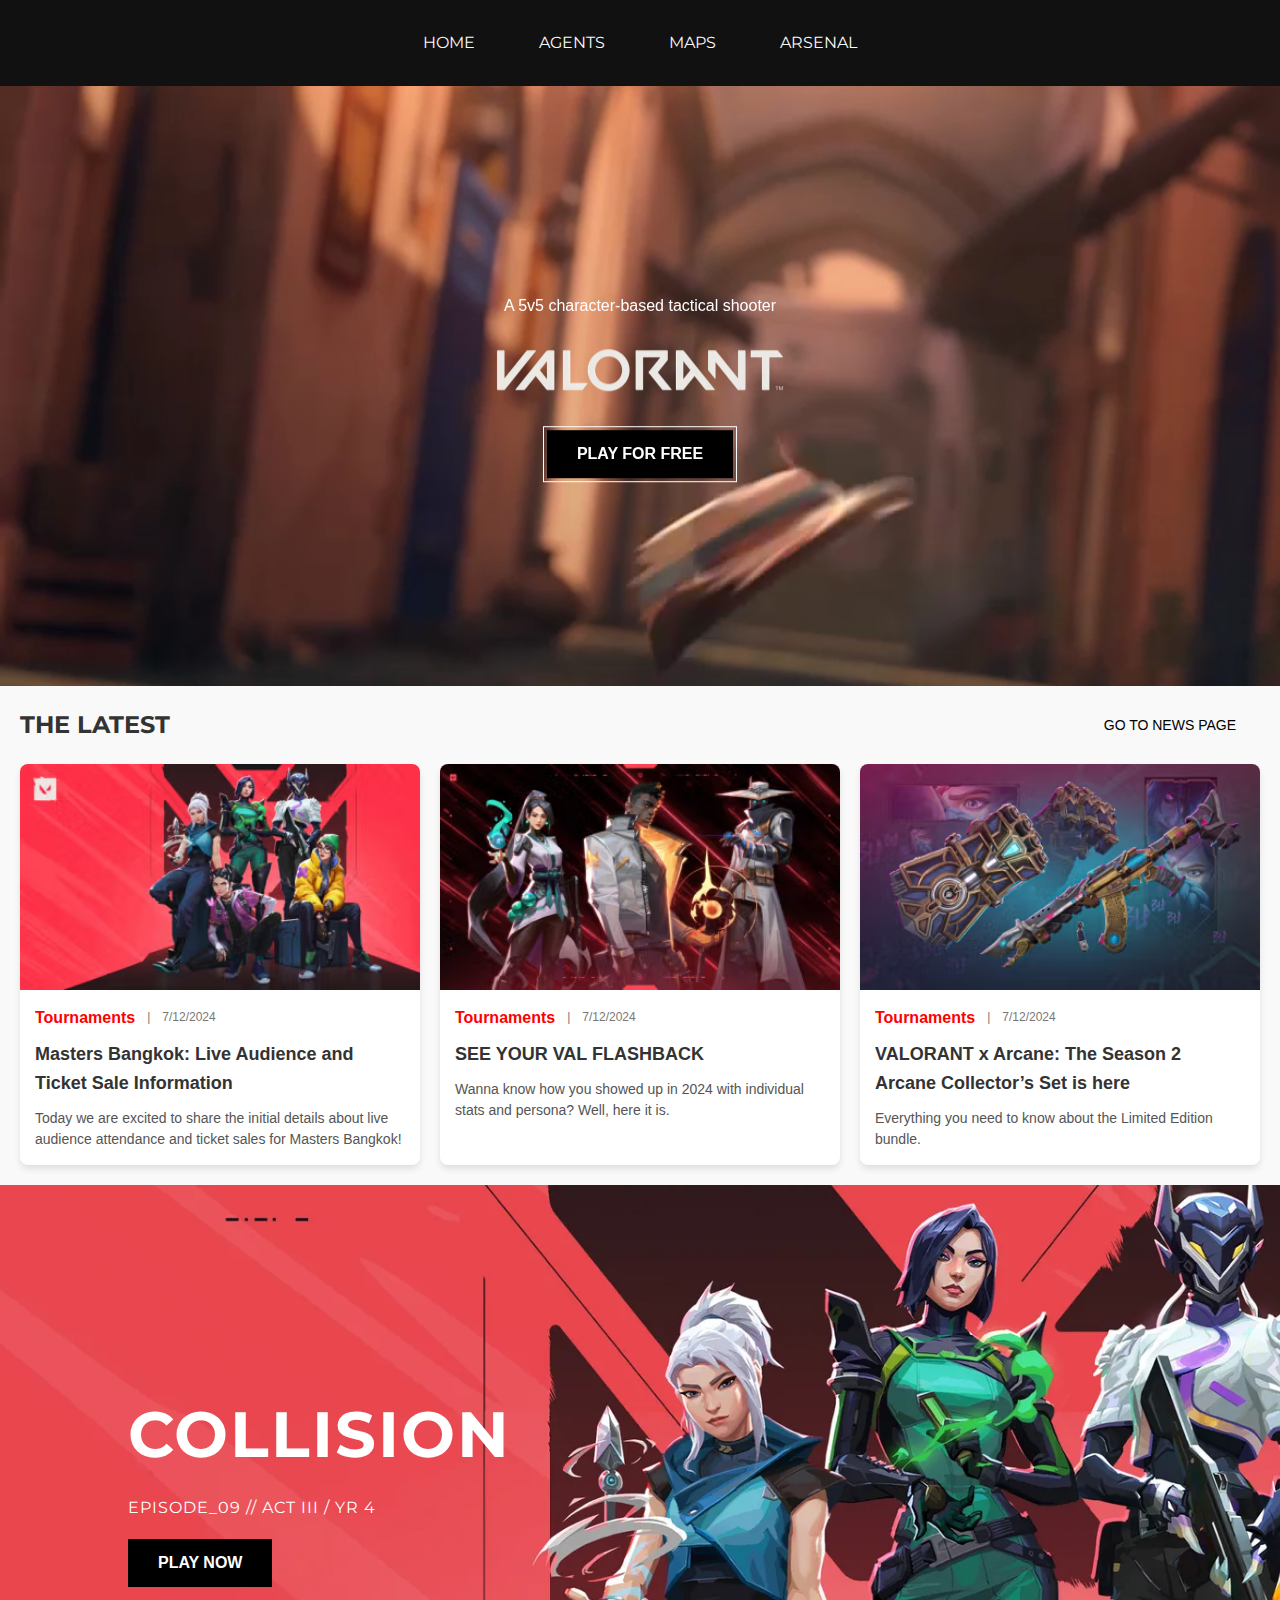
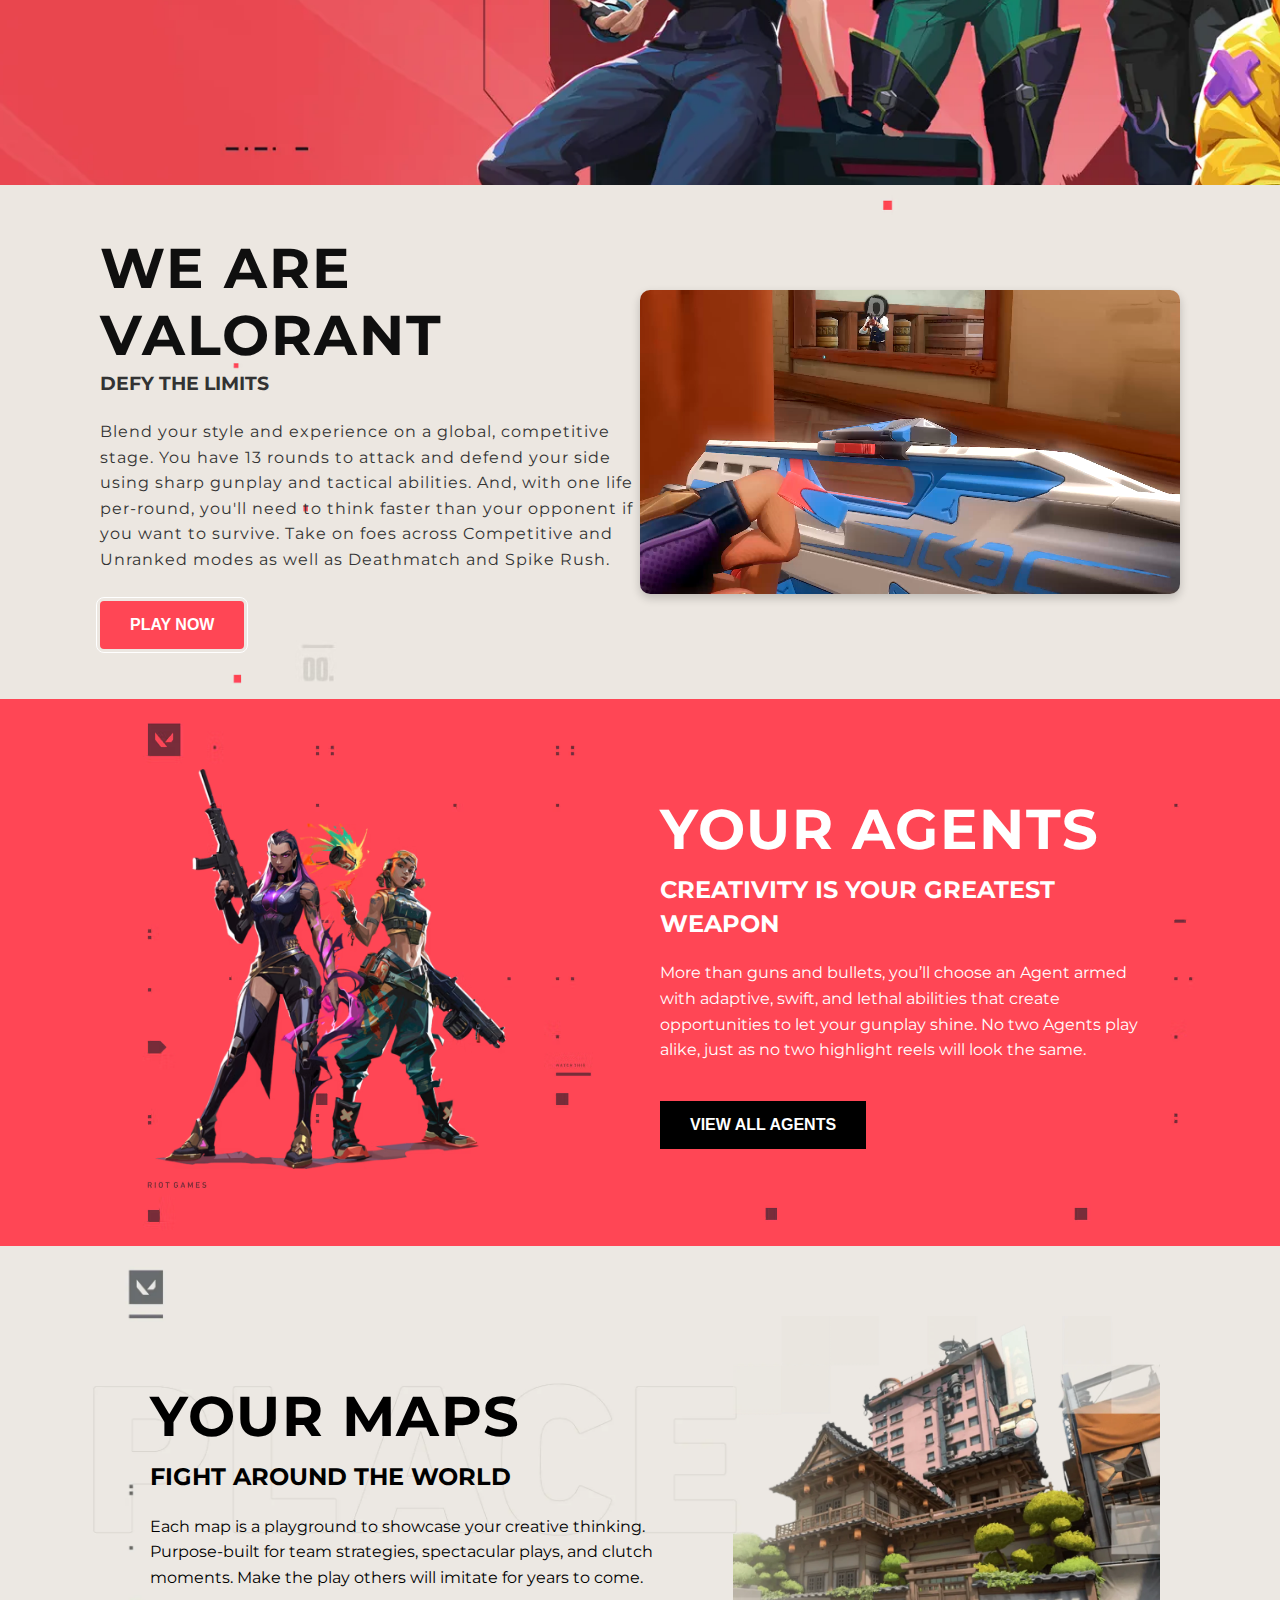
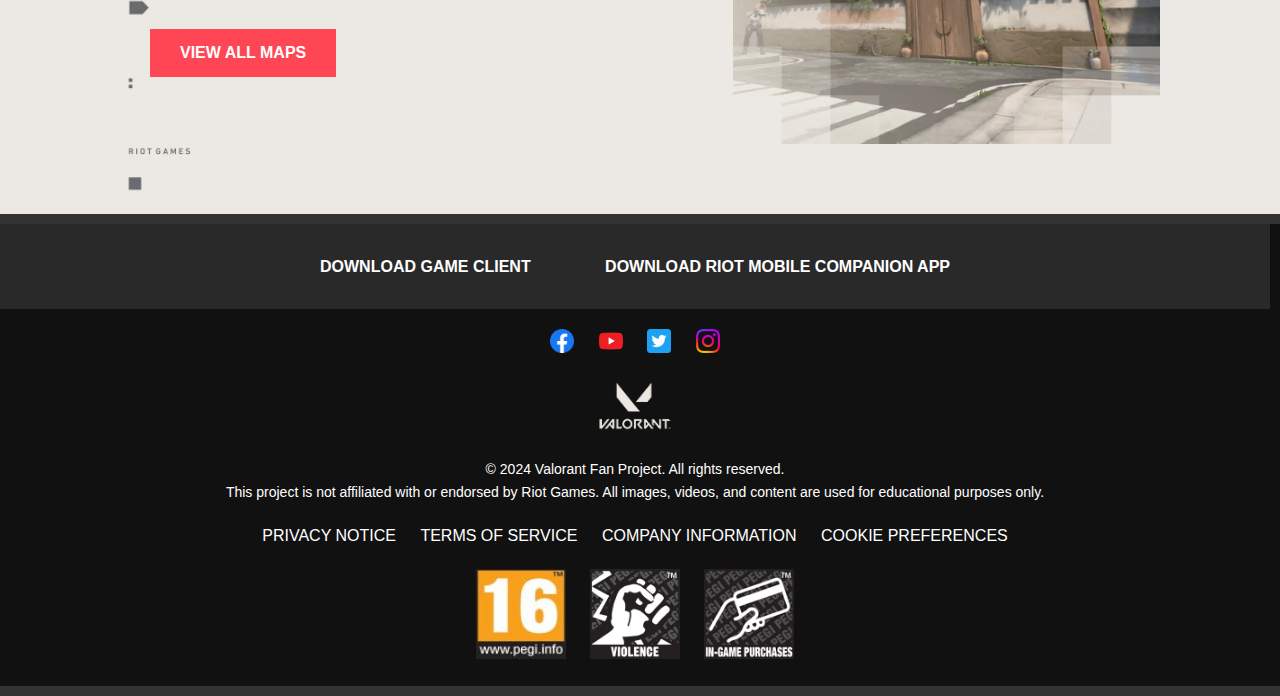
==== index.html @ 73a4957b "Rename home to index" ====
<!DOCTYPE html>
<html lang="en">
<head>
    <meta charset="UTF-8">
    <meta name="viewport" content="width=device-width, initial-scale=1.0">
    <title>Home Page</title>
    <link rel="stylesheet" href="./styles/main.css">
    <link rel="stylesheet" href="./styles/home.css">
    <link rel="stylesheet" href="./styles/banner.css">
    <link rel="stylesheet" href="./styles/video-container/vid-banner-container.css">
    <link rel="stylesheet" href="./styles/video-container/video-container.css">
    <link rel="stylesheet" href="./styles/img-banner-container.css">
    <link href="https://fonts.googleapis.com/css2?family=Montserrat:wght@400;700&display=swap" rel="stylesheet">
    <link href="https://fonts.googleapis.com/css2?family=Montserrat:wght@700&display=swap" rel="stylesheet">
</head>
<body>
    <header></header>
    <main>
        <section class="video-container">
            <video autoplay muted loop class="background-video">
                <source src="./assets/videos/home.mp4" type="video/mp4">
                Your browser does not support the video tag.
            </video>
            <div class="overlay-content">
                <p>A 5v5 character-based tactical shooter</p>
                <img src="./assets/images/title/val.webp" alt="Valorant logo">
                <button class="cta-button">PLAY FOR FREE</button>
            </div>
        </section>
        <section class="news-container">
            <div class="top">
                <div class="left">
                    The Latest
                </div>
                <div class="right">
                    <a href="#">Go to news page<img src="./assets/images/icons/news.png"></a>
                </div>
            </div>
            <div class="cards">
                <div class="card">
                    <img src="./assets/images/box/left.avif" alt="news1">
                    <div class="content">
                        <div class="meta">
                            <div class="type">Tournaments</div>|
                            <div class="date">7/12/2024</div>
                        </div>
                        <h3>Masters Bangkok: Live Audience and Ticket Sale Information</h3>
                        <p>Today we are excited to share the initial details about live audience attendance and ticket sales for Masters Bangkok!</p>
                    </div>
                </div>
                <div class="card">
                    <img src="./assets/images/box/mid.avif" alt="news2">
                    <div class="content">
                        <div class="meta">
                            <div class="type">Tournaments</div>|
                            <div class="date">7/12/2024</div>
                        </div>
                        <h3>SEE YOUR VAL FLASHBACK</h3>
                        <p>Wanna know how you showed up in 2024 with individual stats and persona? Well, here it is.</p>
                    </div>
                </div>
                <div class="card">
                    <img src="./assets/images/box/right.avif" alt="news2">
                    <div class="content">
                        <div class="meta">
                            <div class="type">Tournaments</div>|
                            <div class="date">7/12/2024</div>
                        </div>
                        <h3>VALORANT x Arcane: The Season 2 Arcane Collector’s Set is here</h3>
                        <p>Everything you need to know about the Limited Edition bundle.</p>
                    </div>
                </div>
            </div>
        </section>
        <section class="banner-container">
            <img src="./assets/images/banners/collision.webp" alt="collision">
            <div class="overlay">
                <h2>COLLISION</h2>
                <p>EPISODE_09 // ACT III / YR 4</p>
                <button class="cta-button">PLAY NOW</button>
            </div>
        </section>
        <section class="vid-banner-container">
            <div class="left">
                <h2>WE ARE VALORANT</h2>
                <h3>DEFY THE LIMITS</h3>
                <p>Blend your style and experience on a global, competitive stage. You have 13 rounds to attack and defend your side using sharp gunplay and tactical abilities. And, with one life per-round, you'll need to think faster than your opponent if you want to survive. Take on foes across Competitive and Unranked modes as well as Deathmatch and Spike Rush.</p>
                <button class="cta-button">PLAY NOW</button>
            </div>
            <div class="right">
                <video autoplay muted loop class="background" src="./assets/videos/vb-vid.mp4">
            </div>
        </section>
        <section class="img-banner-container lr">
            <div class="left lr-txt">
                <img src="./assets/images/banners/agents.avif" alt="agents">
            </div>
            <div class="right">
                <h2>YOUR AGENTS</h2>
                <h3>CREATIVITY IS YOUR GREATEST WEAPON</h3>
                <p>More than guns and bullets, you’ll choose an Agent armed with adaptive, swift, and lethal abilities that create opportunities to let your gunplay shine. No two Agents play alike, just as no two highlight reels will look the same.</p>
                <button class="cta-button">VIEW ALL AGENTS</button>
            </div>
        </section>
        <section class="img-banner-container rl">
            <div class="left rl-text">
                <h2>YOUR MAPS</h2>
                <h3>FIGHT AROUND THE WORLD</h3>
                <p>Each map is a playground to showcase your creative thinking. Purpose-built for team strategies, spectacular plays, and clutch moments. Make the play others will imitate for years to come.</p>
                <button class="cta-button">VIEW ALL MAPS</button>
            </div>
            <div class="right">
                <img src="./assets/images/banners/maps.webp" alt="maps">
            </div>
        </section>
    </main>
    <footer></footer>
    <script src="./javascript/template.js"></script>
</body>
</html>
---- styles/main.css ----
/* Reset some default browser styles */
body, h1, h2, h3, h4, h5, h6, p, ul, ol, li, a {
    margin: 0;
    padding: 0;
    box-sizing: border-box;
}

/* Set the body styles */
body {
    font-family: Arial, sans-serif;
    line-height: 1.6;
    background-color: #f4f4f4;
    color: #333;
    padding: 0;
    margin: 0;
}

/* Style the main container */
.container {
    max-width: 1200px;
    margin: 0 auto;
    padding: 20px;
    background: #fff;
    box-shadow: 0 0 10px rgba(0, 0, 0, 0.1);
}

/* Style the main content */

main h2 {
    margin-bottom: 10px;
    font-size: 2em;
}

/* Style the footer */
footer {
    background: #333;
    color: #fff;
    text-align: center;
    padding: 10px 0;
    position: relative;
    width: 100%;
}

footer p {
    margin: 0;
}

/* Additional styles for iframe content */
iframe {
    width: 100%;
    border: none;
    display: block;
}
---- styles/home.css ----
.news-container {
  padding: 20px;
  background-color: #f9f9f9;
  font-family: "Arial", sans-serif;
  color: #333;
}

.news-container .top {
  display: flex;
  justify-content: space-between;
  align-items: center;
  margin-bottom: 20px;
}

.news-container .top .left {
  font-family: "Montserrat", "Arial", sans-serif;
  font-size: 24px;
  font-weight: bold;
  text-transform: uppercase;
}

.news-container .top .right a {
  text-decoration: none;
  color: black;
  font-size: 14px;
  display: flex;
  align-items: center;
  text-transform: uppercase;
}

.news-container .top .right a img {
  margin-left: 8px;
  width: 16px;
  height: 16px;
}

.news-container .cards {
  display: flex;
  gap: 20px;
  justify-content: space-between;
}

.news-container .card {
  background-color: #fff;
  border-radius: 8px;
  box-shadow: 0 4px 6px rgba(0, 0, 0, 0.1);
  overflow: hidden;
  flex: 1;
  display: flex;
  flex-direction: column;
}

.news-container .card img {
  width: 100%;
  height: auto;
  display: block;
}

.news-container .card .content {
  padding: 15px;
  display: flex;
  flex-direction: column;
  gap: 10px;
}

.news-container .card .meta {
  display: flex;
  gap: 12px;
  font-size: 12px;
  color: #777;
  align-items: center;
}

.news-container .card .meta .type {
  display: flex;
  justify-content: space-between;
  font-size: 16px;
  font-weight: 600;
  color: red;
}

.news-container .card .meta .date {
  display: flex;
  align-items: center;
  height: 100%;
}

.news-container .card h3 {
  font-size: 18px;
  font-weight: bold;
  color: #333;
  margin: 0;
}

.news-container .card p {
  font-size: 14px;
  color: #555;
  margin: 0;
  line-height: 1.5;
}
---- styles/banner.css ----
/* Banner Container */
.banner-container {
    position: relative;
    width: 100%;
    height: 600px;
    overflow: hidden;
}

.banner-container img {
    width: 100%;
    height: 100%;
    object-fit: cover;
}

/* Overlay Content */
.banner-container .overlay {
    position: absolute;
    top: 50%;
    left: 10%;
    transform: translateY(-50%);
    color: #fff;
    font-family: 'Montserrat', sans-serif;
    z-index: 2;
    text-align: left;
}

.banner-container .overlay h2 {
    font-size: 4rem;
    font-weight: bold;
    margin: 0;
    text-transform: uppercase;
    letter-spacing: 2px;
}

.banner-container .overlay p {
    margin: 10px 0;
    font-size: 1rem;
    letter-spacing: 1px;
}

.banner-container .cta-button {
    background-color: #000; 
    color: #fff; 
    padding: 15px 30px;
    font-size: 1rem; 
    text-transform: uppercase;
    cursor: pointer;
    border: none;
    outline: none;
    transition: background-color 0.3s ease, color 0.3s ease;
}

.banner-container .cta-button:hover {
    background-color: #fff;
    color: #000;
}
---- styles/video-container/vid-banner-container.css ----
/* Vid Banner Container */
.vid-banner-container {
    display: flex;
    justify-content: space-between;
    align-items: center;
    padding: 50px 100px;
    background-color: #f5f5f5; /* Light beige color matching the design */
    font-family: 'Montserrat', sans-serif;
    background-image: url('../../assets/images/banners/vb-bg.avif');
    background-size: cover;
    background-position: center;
}

/* Left Section Styling */
.vid-banner-container .left {
    flex: 1;
    text-align: left;
}

.vid-banner-container .left h2 {
    font-size: 3.5rem;
    font-weight: bold;
    color: #0f0f0f;
    margin: 0;
    text-transform: uppercase;
    letter-spacing: 2px;
    line-height: 1.2;
}

.vid-banner-container .left p {
    font-size: 1rem;
    color: #333;
    margin: 20px 0;
    letter-spacing: 1px;
}

.vid-banner-container .left .cta-button {
    display: inline-block;
    background-color: #ff4655;
    color: #fff;
    padding: 15px 30px;
    text-transform: uppercase;
    font-size: 1rem;
    font-weight: bold;
    border: none;
    cursor: pointer;
    border-radius: 4px;
    transition: background-color 0.3s ease, transform 0.2s ease;
}

.vid-banner-container .left .cta-button:hover {
    background-color: #e03a4a;
    transform: translateY(-3px);
}

/* Right Section Styling */
.vid-banner-container .right {
    flex: 1;
    display: flex;
    justify-content: center;
    align-items: center;
}

.vid-banner-container .right video {
    max-width: 100%;
    height: auto;
    border-radius: 10px; /* Add a smooth border effect for the video */
    box-shadow: 0px 4px 10px rgba(0, 0, 0, 0.2);
}
---- styles/video-container/video-container.css ----
/* Video Container */
.video-container {
    position: relative;
    width: 100%;
    height: 600px;
    overflow: hidden;
}

.background-video {
    position: relative;
    width: 100%;
    height: 100%;
    object-fit: cover;
    z-index: 1;
}

/* Overlay Content */
.overlay-content {
    display: flex;
    flex-direction: column;
    gap: 24px;
    align-items: center;
    position: absolute;
    top: 50%;
    left: 50%;
    transform: translate(-50%, -50%);
    z-index: 2; 
    color: #fff;
    text-align: center;
    font-family: 'Lucida Sans', 'Lucida Sans Regular', 'Lucida Grande', 'Lucida Sans Unicode', Geneva, Verdana, sans-serif
}

.overlay-content h2 {
    font-size: 3rem;
    margin: 0;
}

.overlay-content p {
    font-size: 1rem;
}

.cta-button {
    background-color: #ff4655; 
    color: white; 
    padding: 19px 32px; 
    font-size: 1rem; 
    cursor: pointer;
    border-radius: 0px; 
    outline: 1px solid white;
    outline-offset: 3px; 
    transition: background-color 0.3s ease, outline-color 0.3s ease;
    margin-top: 8px;
}

.cta-button:hover {
    background-color: #ffff; 
    color: black;
}
---- styles/img-banner-container.css ----
/* General Styles for Banner Container */
.img-banner-container {
    display: flex;
    justify-content: space-between;
    align-items: center;
    padding: 50px 100px;
    color: #fff;
    font-family: 'Montserrat', sans-serif;
}

/* Background Styling for Each Section */
.lr {
    background-color: #ff4655;
    background-image: url('../assets/images/banners/ib-bg-red.avif');
    background-size: cover;
    background-position: center;
}

.rl {
    background-color: #f5f5f5;
    background-image: url('../assets/images/banners/ib-bg-white.webp');
    background-size: cover;
    background-position: center;
}

/* Text Section Styling */
.img-banner-container .left,
.img-banner-container .right {
    flex: 1;
    padding: 20px;
}

.lr .right,
.rl .left {
    text-align: left;
}

.rl .left {
    padding-left: 50px;
    text-align: left;
}

.img-banner-container h2 {
    font-size: 3.5rem;
    font-weight: bold;
    margin: 0 0 10px;
    text-transform: uppercase;
    letter-spacing: 1.5px;
    line-height: 1.2;
    color: white;
}

.img-banner-container .rl-text h2{
    color: black;
}

.img-banner-container h3 {
    font-size: 1.5rem;
    font-weight: bold;
    margin: 0 0 15px;
    line-height: 1.4;
    color: #000;
}

.lr h3,
.lr p {
    color: #fff; /* Override for red section */
}

.img-banner-container p {
    font-size: 1rem;
    line-height: 1.6;
    margin: 20px 0 30px;
    color: white;
}

.img-banner-container .rl-text p {
    font-size: 1rem;
    line-height: 1.6;
    margin: 20px 0 30px;
    color: black;
}

.img-banner-container .cta-button{
    outline: none;
    
}

/* Button Styling */
.cta-button {
    background-color: #000;
    color: #fff;
    padding: 15px 30px;
    text-transform: uppercase;
    font-size: 1rem;
    font-weight: bold;
    border: none;
    cursor: pointer;
    /* border-radius: 4px; */
    transition: background-color 0.3s ease, transform 0.2s ease;
}

.rl .cta-button {
    background-color: #ff4655;
}

.rl .cta-button:hover {
    background-color: #333;
    color: white;
}

/* Image Section Styling */
.img-banner-container .right img,
.img-banner-container .left img {
    max-width: 80%;
    height: auto;
    border-radius: 10px;
    /* box-shadow: 0 4px 8px rgba(0, 0, 0, 0.2); */
}

.rl .right img {
    max-width: 100%;
}

/* Adjustments for .rl Section (YOUR MAPS) */
.rl .left {
    padding-right: 50px;
    flex: 1.2;
}

.rl .right {
    flex: 1;
    display: flex;
    justify-content: center;
    align-items: center;
}

/* Responsive Design */
@media (max-width: 768px) {
    .img-banner-container {
        flex-direction: column;
        padding: 20px;
        text-align: center;
    }

    .img-banner-container .left,
    .img-banner-container .right {
        padding: 0;
    }

    .img-banner-container h2 {
        font-size: 2.5rem;
    }

    .img-banner-container h3 {
        font-size: 1.2rem;
    }

    .img-banner-container img {
        max-width: 90%;
    }

    .cta-button {
        margin: 20px auto 0;
    }
}
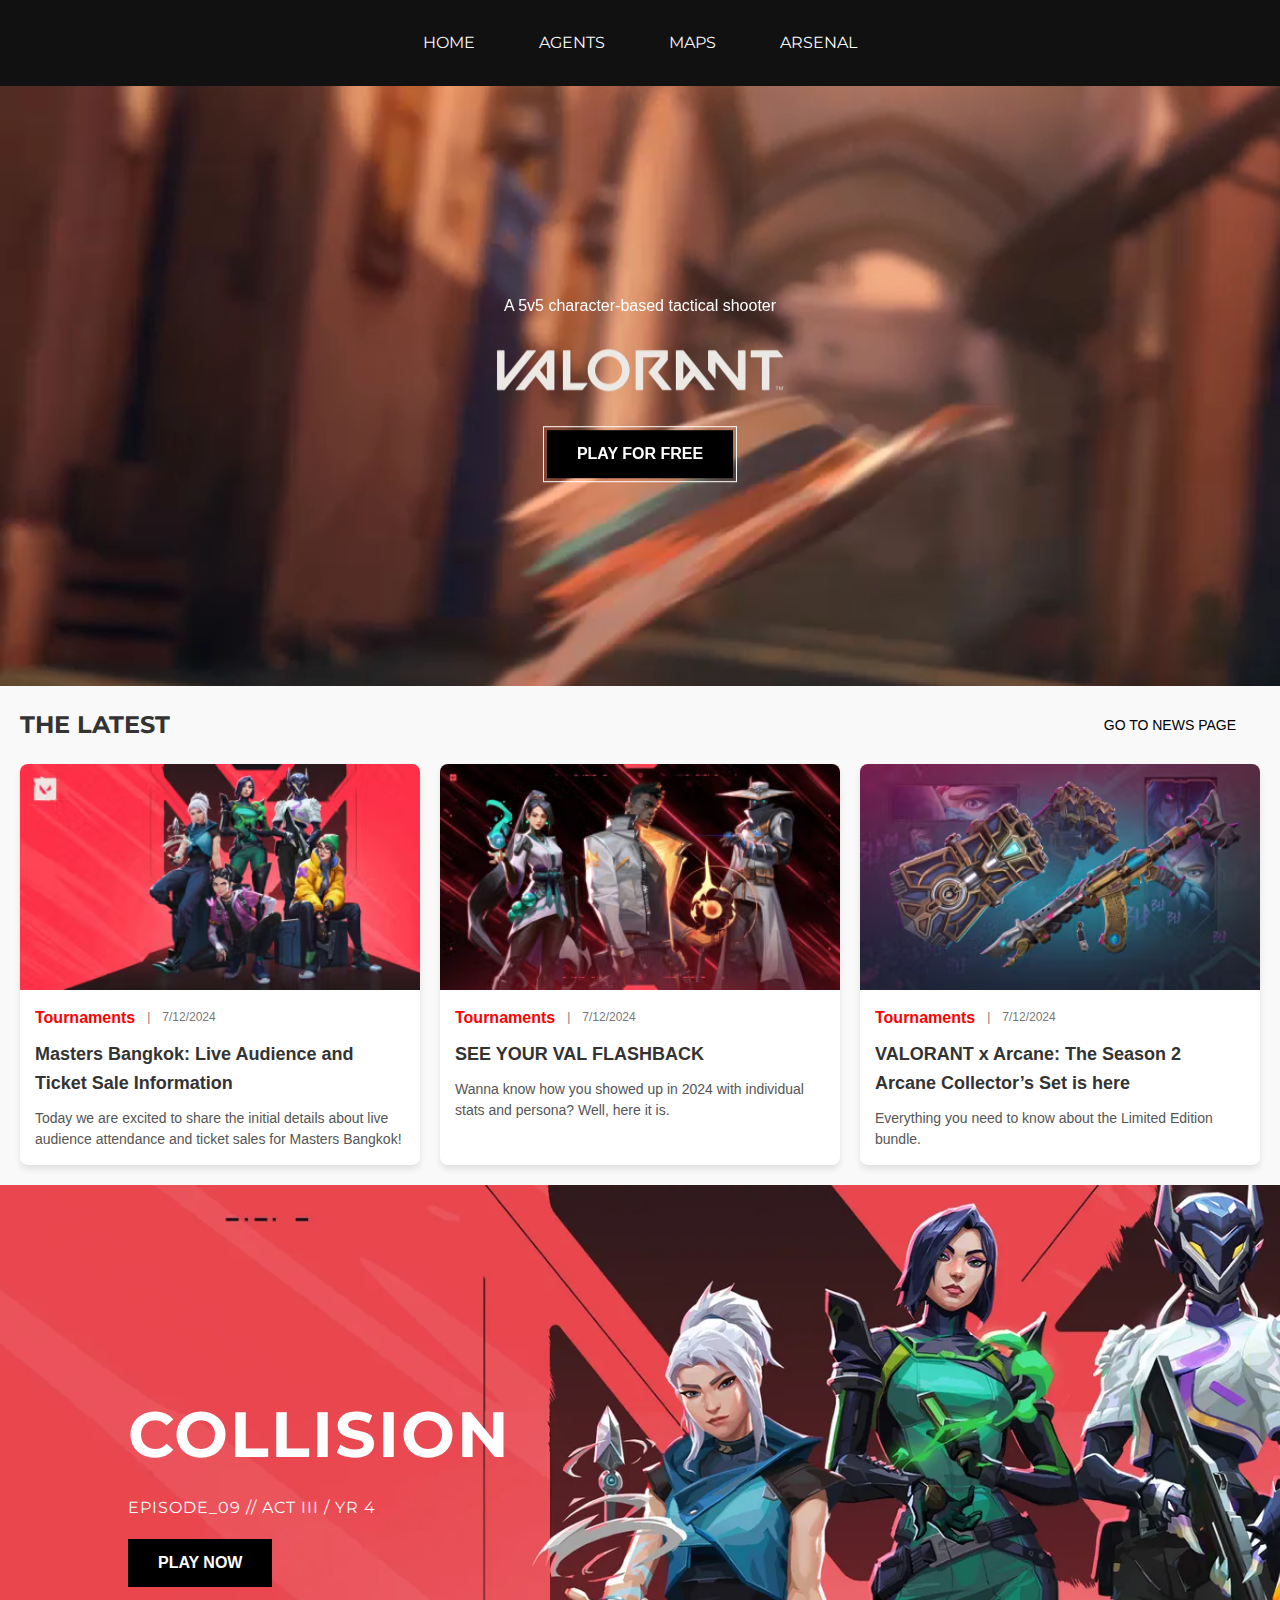
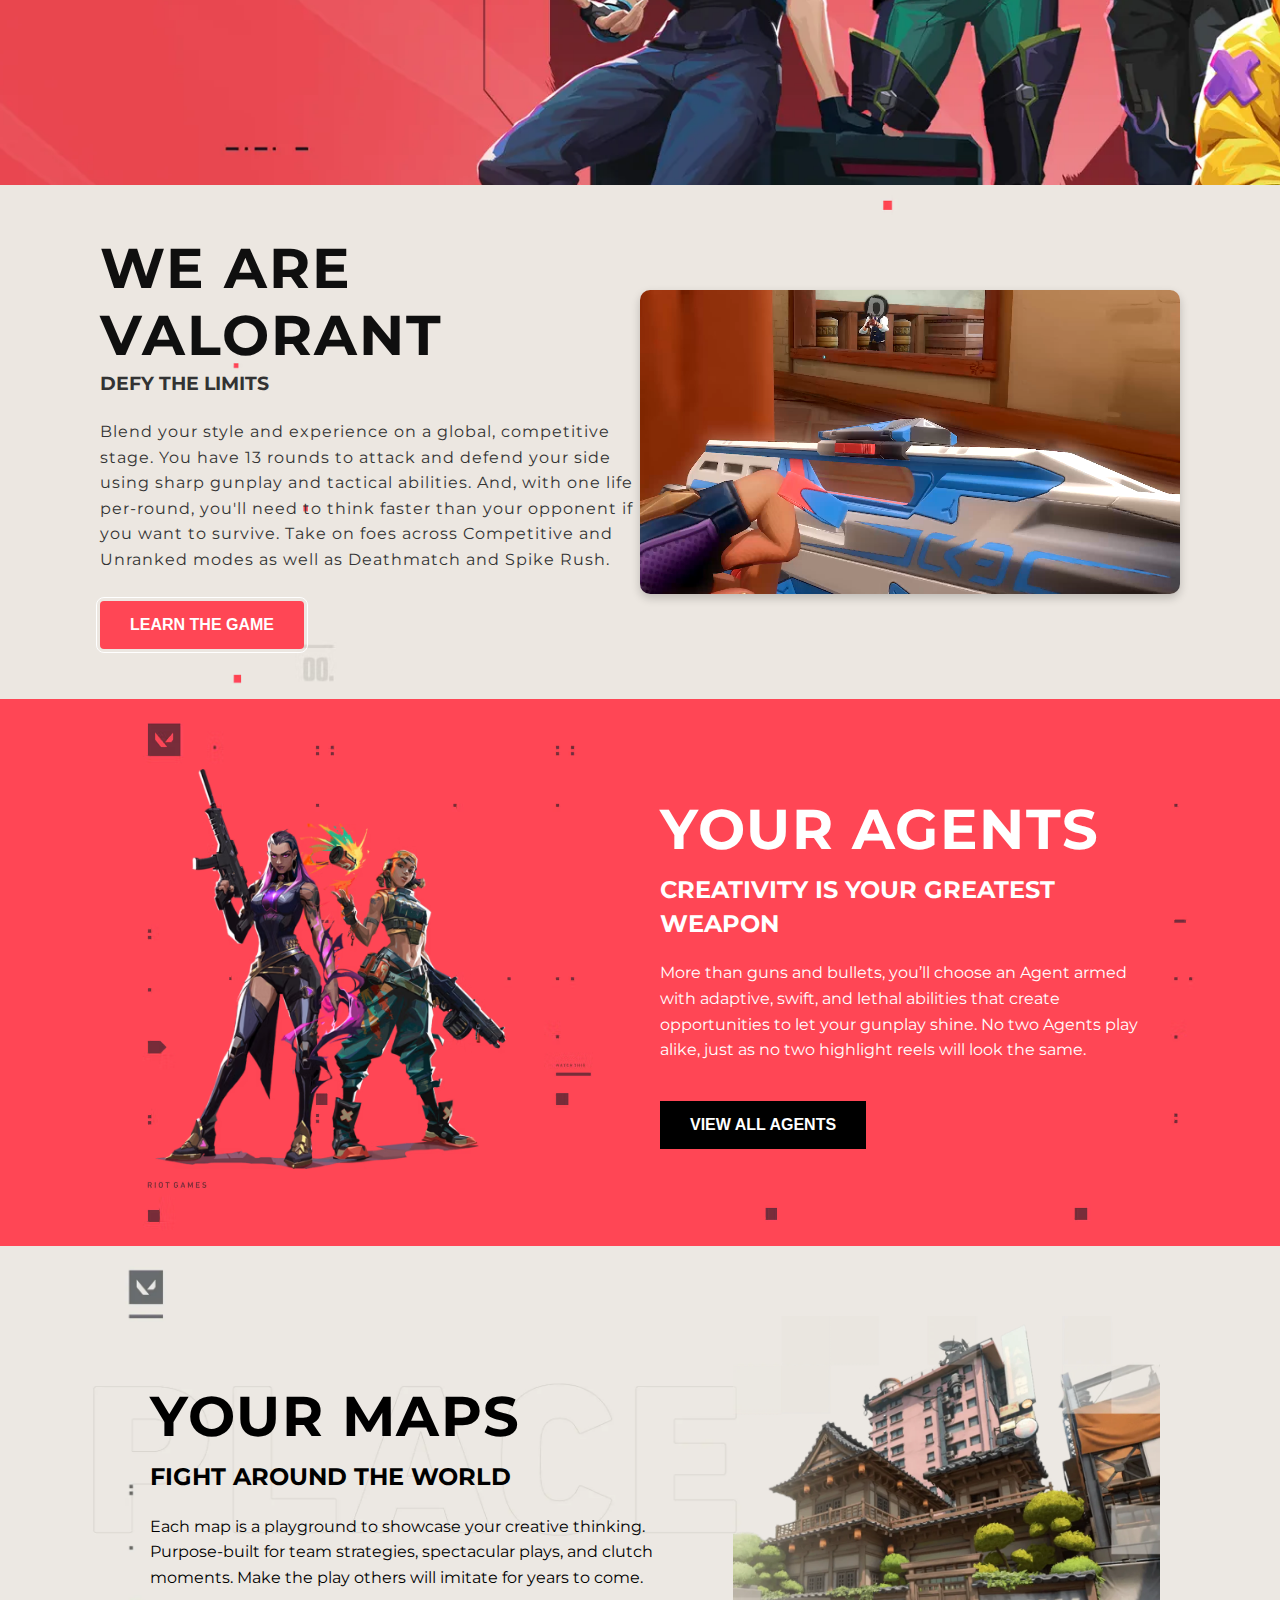
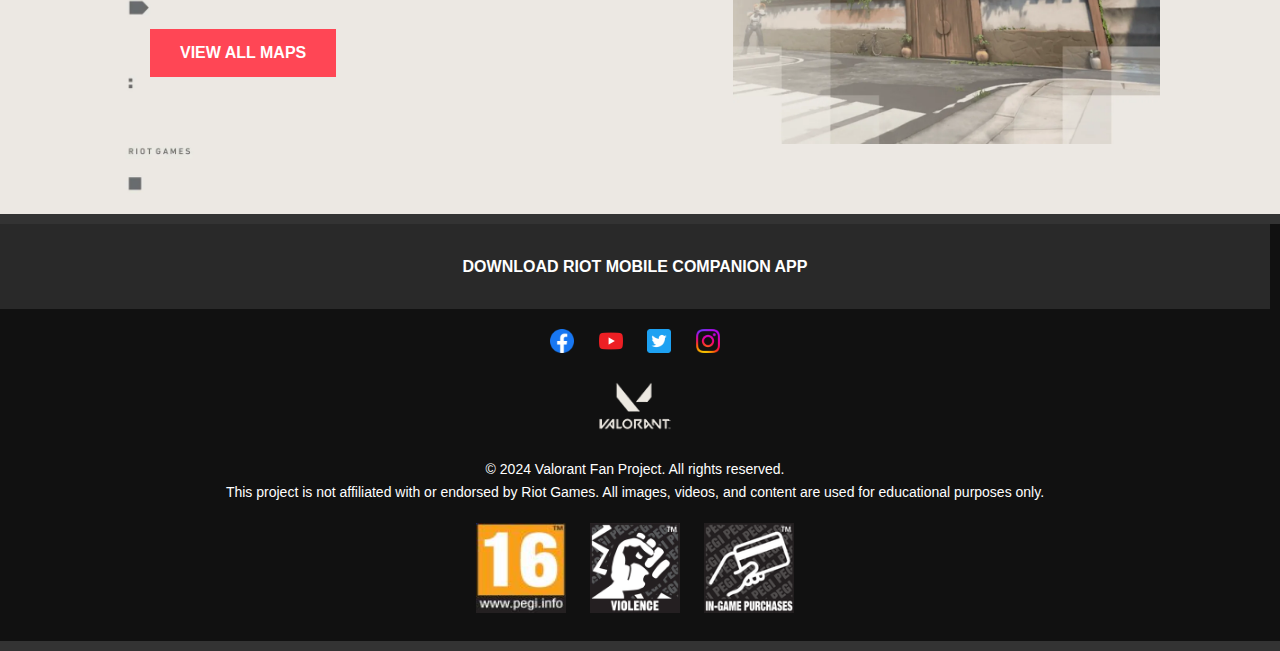
==== commit 54f51973: "Add href to buttons/links" ====
--- a/index.html
+++ b/index.html
@@ -24,7 +24,7 @@
             <div class="overlay-content">
                 <p>A 5v5 character-based tactical shooter</p>
                 <img src="./assets/images/title/val.webp" alt="Valorant logo">
-                <button class="cta-button">PLAY FOR FREE</button>
+                <button class="cta-button" onclick="location.href='https://playvalorant.com/en-gb/platform-selection/'">PLAY FOR FREE</button>
             </div>
         </section>
         <section class="news-container">
@@ -77,7 +77,7 @@
             <div class="overlay">
                 <h2>COLLISION</h2>
                 <p>EPISODE_09 // ACT III / YR 4</p>
-                <button class="cta-button">PLAY NOW</button>
+                <button class="cta-button" onclick="location.href='https://playvalorant.com/en-gb/console/'">PLAY NOW</button>
             </div>
         </section>
         <section class="vid-banner-container">
@@ -85,7 +85,7 @@
                 <h2>WE ARE VALORANT</h2>
                 <h3>DEFY THE LIMITS</h3>
                 <p>Blend your style and experience on a global, competitive stage. You have 13 rounds to attack and defend your side using sharp gunplay and tactical abilities. And, with one life per-round, you'll need to think faster than your opponent if you want to survive. Take on foes across Competitive and Unranked modes as well as Deathmatch and Spike Rush.</p>
-                <button class="cta-button">PLAY NOW</button>
+                <button class="cta-button" onclick="location.href='https://playvalorant.com/en-gb/news/announcements/beginners-guide/'">LEARN THE GAME</button>
             </div>
             <div class="right">
                 <video autoplay muted loop class="background" src="./assets/videos/vb-vid.mp4">
@@ -99,7 +99,7 @@
                 <h2>YOUR AGENTS</h2>
                 <h3>CREATIVITY IS YOUR GREATEST WEAPON</h3>
                 <p>More than guns and bullets, you’ll choose an Agent armed with adaptive, swift, and lethal abilities that create opportunities to let your gunplay shine. No two Agents play alike, just as no two highlight reels will look the same.</p>
-                <button class="cta-button">VIEW ALL AGENTS</button>
+                <button class="cta-button" onclick="location.href='pages/agents.html'">VIEW ALL AGENTS</button>
             </div>
         </section>
         <section class="img-banner-container rl">
@@ -107,7 +107,7 @@
                 <h2>YOUR MAPS</h2>
                 <h3>FIGHT AROUND THE WORLD</h3>
                 <p>Each map is a playground to showcase your creative thinking. Purpose-built for team strategies, spectacular plays, and clutch moments. Make the play others will imitate for years to come.</p>
-                <button class="cta-button">VIEW ALL MAPS</button>
+                <button class="cta-button" onclick="location.href='pages/maps.html'">VIEW ALL MAPS</button>
             </div>
             <div class="right">
                 <img src="./assets/images/banners/maps.webp" alt="maps">
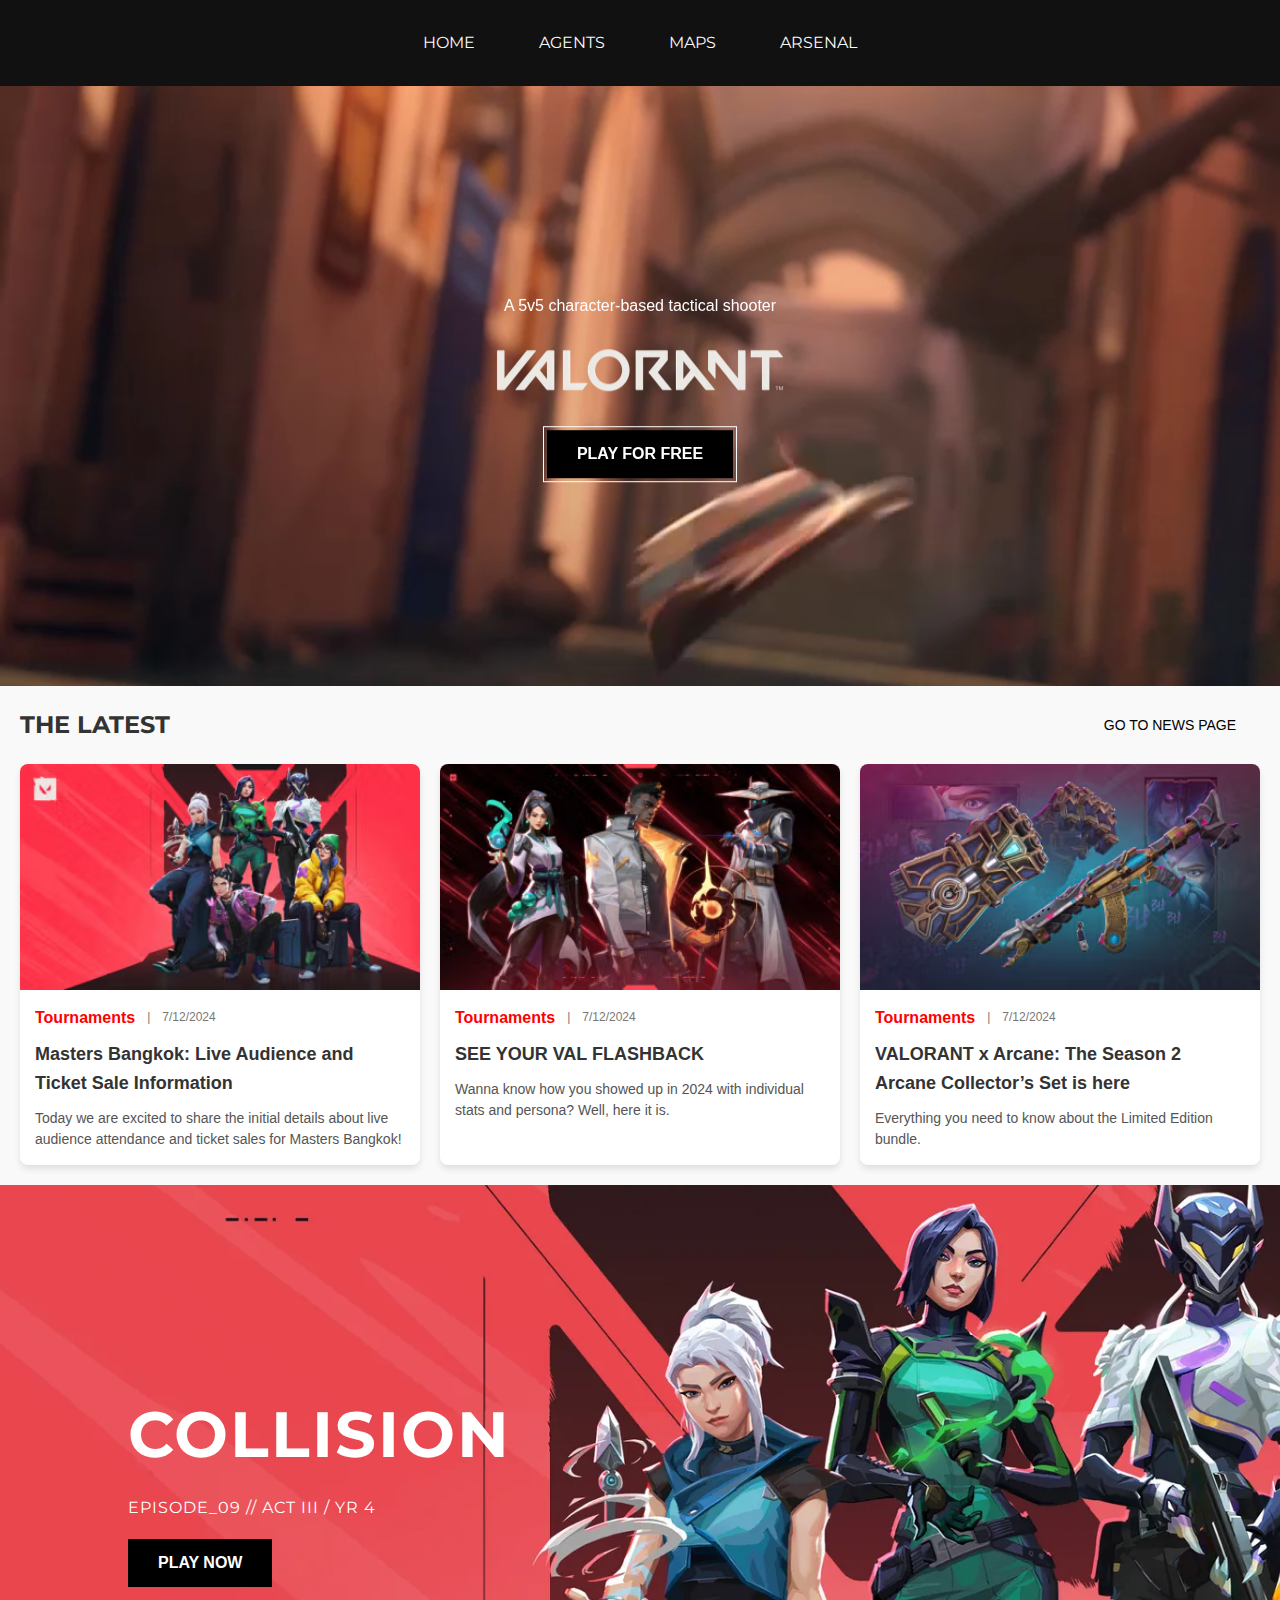
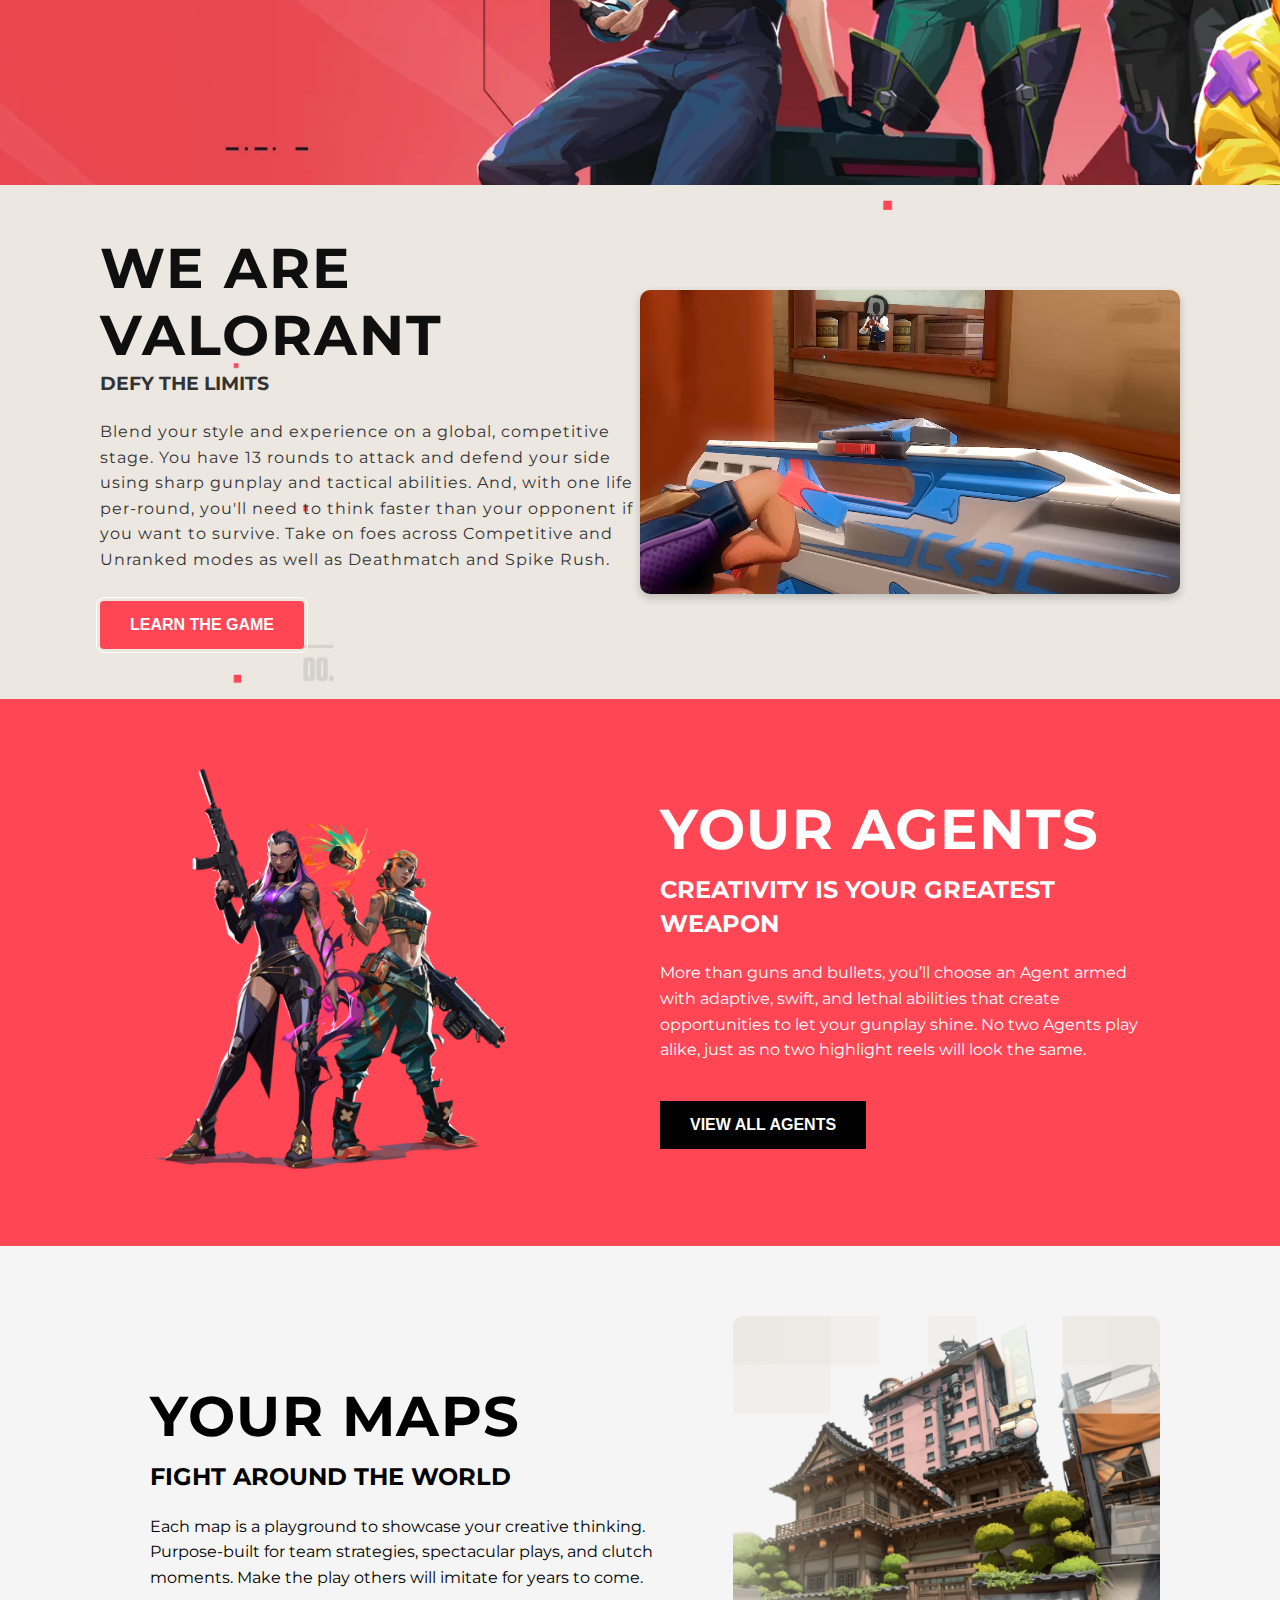
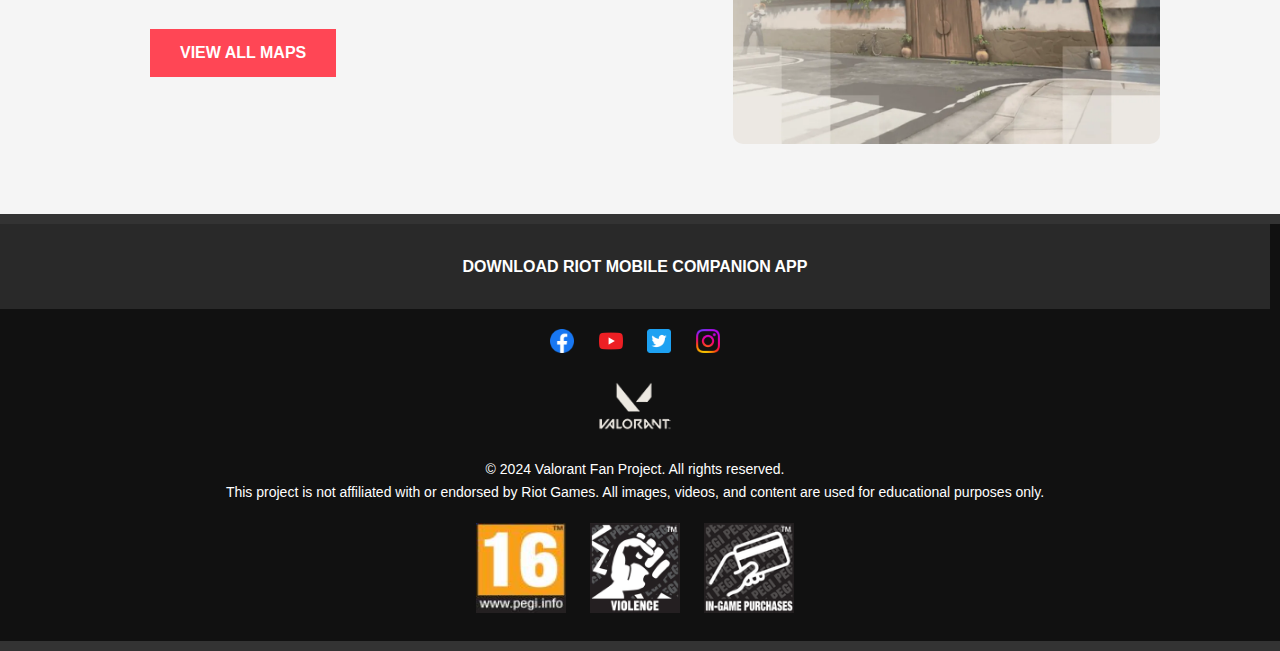
==== commit 6cea03ef: "Clean source structure styles/" ====
--- a/index.html
+++ b/index.html
@@ -5,11 +5,11 @@
     <meta name="viewport" content="width=device-width, initial-scale=1.0">
     <title>Home Page</title>
     <link rel="stylesheet" href="./styles/main.css">
-    <link rel="stylesheet" href="./styles/home.css">
-    <link rel="stylesheet" href="./styles/banner.css">
+    <link rel="stylesheet" href="./styles/pages/home.css">
+    <link rel="stylesheet" href="./styles/banner-container/banner.css">
     <link rel="stylesheet" href="./styles/video-container/vid-banner-container.css">
     <link rel="stylesheet" href="./styles/video-container/video-container.css">
-    <link rel="stylesheet" href="./styles/img-banner-container.css">
+    <link rel="stylesheet" href="./styles/banner-container/img-banner-container.css">
     <link href="https://fonts.googleapis.com/css2?family=Montserrat:wght@400;700&display=swap" rel="stylesheet">
     <link href="https://fonts.googleapis.com/css2?family=Montserrat:wght@700&display=swap" rel="stylesheet">
 </head>
--- a/styles/pages/home.css
+++ b/styles/pages/home.css
@@ -0,0 +1,100 @@
+.news-container {
+  padding: 20px;
+  background-color: #f9f9f9;
+  font-family: "Arial", sans-serif;
+  color: #333;
+}
+
+.news-container .top {
+  display: flex;
+  justify-content: space-between;
+  align-items: center;
+  margin-bottom: 20px;
+}
+
+.news-container .top .left {
+  font-family: "Montserrat", "Arial", sans-serif;
+  font-size: 24px;
+  font-weight: bold;
+  text-transform: uppercase;
+}
+
+.news-container .top .right a {
+  text-decoration: none;
+  color: black;
+  font-size: 14px;
+  display: flex;
+  align-items: center;
+  text-transform: uppercase;
+}
+
+.news-container .top .right a img {
+  margin-left: 8px;
+  width: 16px;
+  height: 16px;
+}
+
+.news-container .cards {
+  display: flex;
+  gap: 20px;
+  justify-content: space-between;
+}
+
+.news-container .card {
+  background-color: #fff;
+  border-radius: 8px;
+  box-shadow: 0 4px 6px rgba(0, 0, 0, 0.1);
+  overflow: hidden;
+  flex: 1;
+  display: flex;
+  flex-direction: column;
+}
+
+.news-container .card img {
+  width: 100%;
+  height: auto;
+  display: block;
+}
+
+.news-container .card .content {
+  padding: 15px;
+  display: flex;
+  flex-direction: column;
+  gap: 10px;
+}
+
+.news-container .card .meta {
+  display: flex;
+  gap: 12px;
+  font-size: 12px;
+  color: #777;
+  align-items: center;
+}
+
+.news-container .card .meta .type {
+  display: flex;
+  justify-content: space-between;
+  font-size: 16px;
+  font-weight: 600;
+  color: red;
+}
+
+.news-container .card .meta .date {
+  display: flex;
+  align-items: center;
+  height: 100%;
+}
+
+.news-container .card h3 {
+  font-size: 18px;
+  font-weight: bold;
+  color: #333;
+  margin: 0;
+}
+
+.news-container .card p {
+  font-size: 14px;
+  color: #555;
+  margin: 0;
+  line-height: 1.5;
+}
--- a/styles/banner-container/banner.css
+++ b/styles/banner-container/banner.css
@@ -0,0 +1,56 @@
+/* Banner Container */
+.banner-container {
+    position: relative;
+    width: 100%;
+    height: 600px;
+    overflow: hidden;
+}
+
+.banner-container img {
+    width: 100%;
+    height: 100%;
+    object-fit: cover;
+}
+
+/* Overlay Content */
+.banner-container .overlay {
+    position: absolute;
+    top: 50%;
+    left: 10%;
+    transform: translateY(-50%);
+    color: #fff;
+    font-family: 'Montserrat', sans-serif;
+    z-index: 2;
+    text-align: left;
+}
+
+.banner-container .overlay h2 {
+    font-size: 4rem;
+    font-weight: bold;
+    margin: 0;
+    text-transform: uppercase;
+    letter-spacing: 2px;
+}
+
+.banner-container .overlay p {
+    margin: 10px 0;
+    font-size: 1rem;
+    letter-spacing: 1px;
+}
+
+.banner-container .cta-button {
+    background-color: #000; 
+    color: #fff; 
+    padding: 15px 30px;
+    font-size: 1rem; 
+    text-transform: uppercase;
+    cursor: pointer;
+    border: none;
+    outline: none;
+    transition: background-color 0.3s ease, color 0.3s ease;
+}
+
+.banner-container .cta-button:hover {
+    background-color: #fff;
+    color: #000;
+}
--- a/styles/banner-container/img-banner-container.css
+++ b/styles/banner-container/img-banner-container.css
@@ -0,0 +1,166 @@
+/* General Styles for Banner Container */
+.img-banner-container {
+    display: flex;
+    justify-content: space-between;
+    align-items: center;
+    padding: 50px 100px;
+    color: #fff;
+    font-family: 'Montserrat', sans-serif;
+}
+
+/* Background Styling for Each Section */
+.lr {
+    background-color: #ff4655;
+    background-image: url('../assets/images/banners/ib-bg-red.avif');
+    background-size: cover;
+    background-position: center;
+}
+
+.rl {
+    background-color: #f5f5f5;
+    background-image: url('../assets/images/banners/ib-bg-white.webp');
+    background-size: cover;
+    background-position: center;
+}
+
+/* Text Section Styling */
+.img-banner-container .left,
+.img-banner-container .right {
+    flex: 1;
+    padding: 20px;
+}
+
+.lr .right,
+.rl .left {
+    text-align: left;
+}
+
+.rl .left {
+    padding-left: 50px;
+    text-align: left;
+}
+
+.img-banner-container h2 {
+    font-size: 3.5rem;
+    font-weight: bold;
+    margin: 0 0 10px;
+    text-transform: uppercase;
+    letter-spacing: 1.5px;
+    line-height: 1.2;
+    color: white;
+}
+
+.img-banner-container .rl-text h2{
+    color: black;
+}
+
+.img-banner-container h3 {
+    font-size: 1.5rem;
+    font-weight: bold;
+    margin: 0 0 15px;
+    line-height: 1.4;
+    color: #000;
+}
+
+.lr h3,
+.lr p {
+    color: #fff; /* Override for red section */
+}
+
+.img-banner-container p {
+    font-size: 1rem;
+    line-height: 1.6;
+    margin: 20px 0 30px;
+    color: white;
+}
+
+.img-banner-container .rl-text p {
+    font-size: 1rem;
+    line-height: 1.6;
+    margin: 20px 0 30px;
+    color: black;
+}
+
+.img-banner-container .cta-button{
+    outline: none;
+    
+}
+
+/* Button Styling */
+.cta-button {
+    background-color: #000;
+    color: #fff;
+    padding: 15px 30px;
+    text-transform: uppercase;
+    font-size: 1rem;
+    font-weight: bold;
+    border: none;
+    cursor: pointer;
+    /* border-radius: 4px; */
+    transition: background-color 0.3s ease, transform 0.2s ease;
+}
+
+.rl .cta-button {
+    background-color: #ff4655;
+}
+
+.rl .cta-button:hover {
+    background-color: #333;
+    color: white;
+}
+
+/* Image Section Styling */
+.img-banner-container .right img,
+.img-banner-container .left img {
+    max-width: 80%;
+    height: auto;
+    border-radius: 10px;
+    /* box-shadow: 0 4px 8px rgba(0, 0, 0, 0.2); */
+}
+
+.rl .right img {
+    max-width: 100%;
+}
+
+/* Adjustments for .rl Section (YOUR MAPS) */
+.rl .left {
+    padding-right: 50px;
+    flex: 1.2;
+}
+
+.rl .right {
+    flex: 1;
+    display: flex;
+    justify-content: center;
+    align-items: center;
+}
+
+/* Responsive Design */
+@media (max-width: 768px) {
+    .img-banner-container {
+        flex-direction: column;
+        padding: 20px;
+        text-align: center;
+    }
+
+    .img-banner-container .left,
+    .img-banner-container .right {
+        padding: 0;
+    }
+
+    .img-banner-container h2 {
+        font-size: 2.5rem;
+    }
+
+    .img-banner-container h3 {
+        font-size: 1.2rem;
+    }
+
+    .img-banner-container img {
+        max-width: 90%;
+    }
+
+    .cta-button {
+        margin: 20px auto 0;
+    }
+}
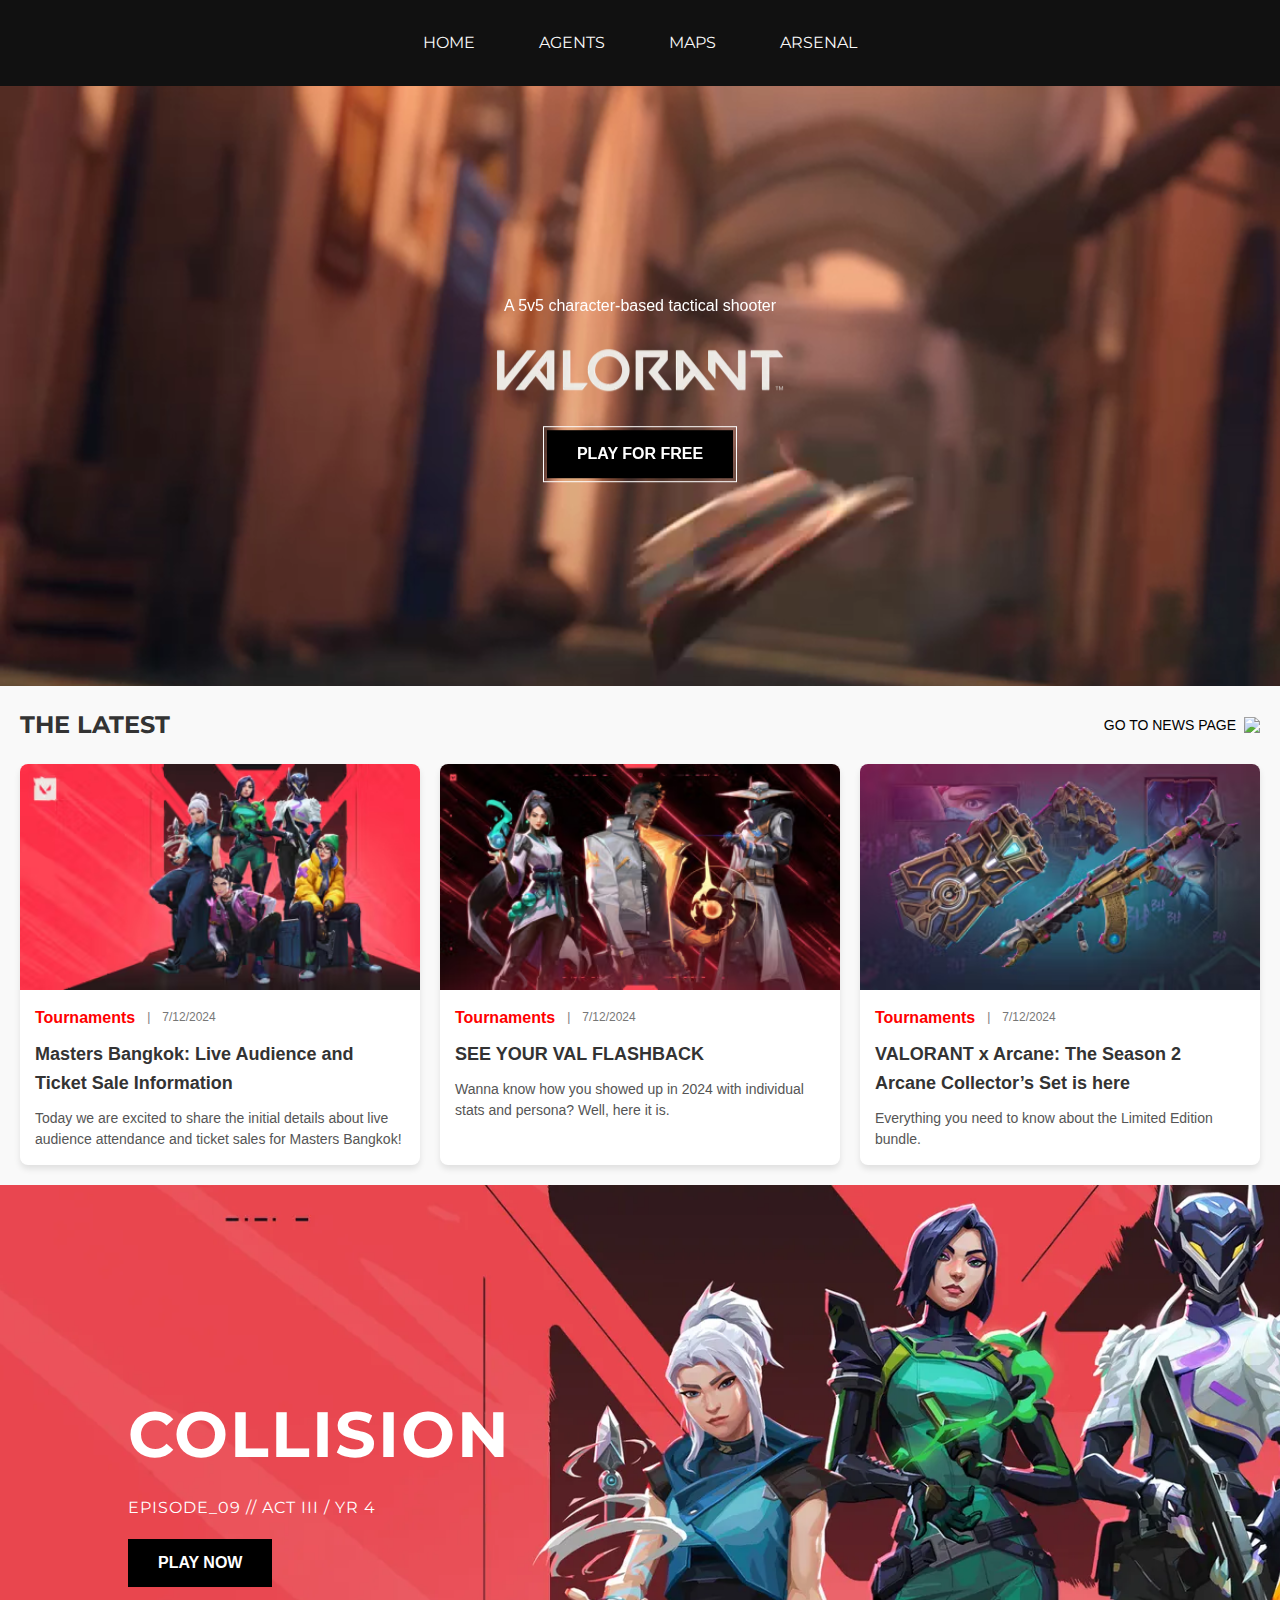
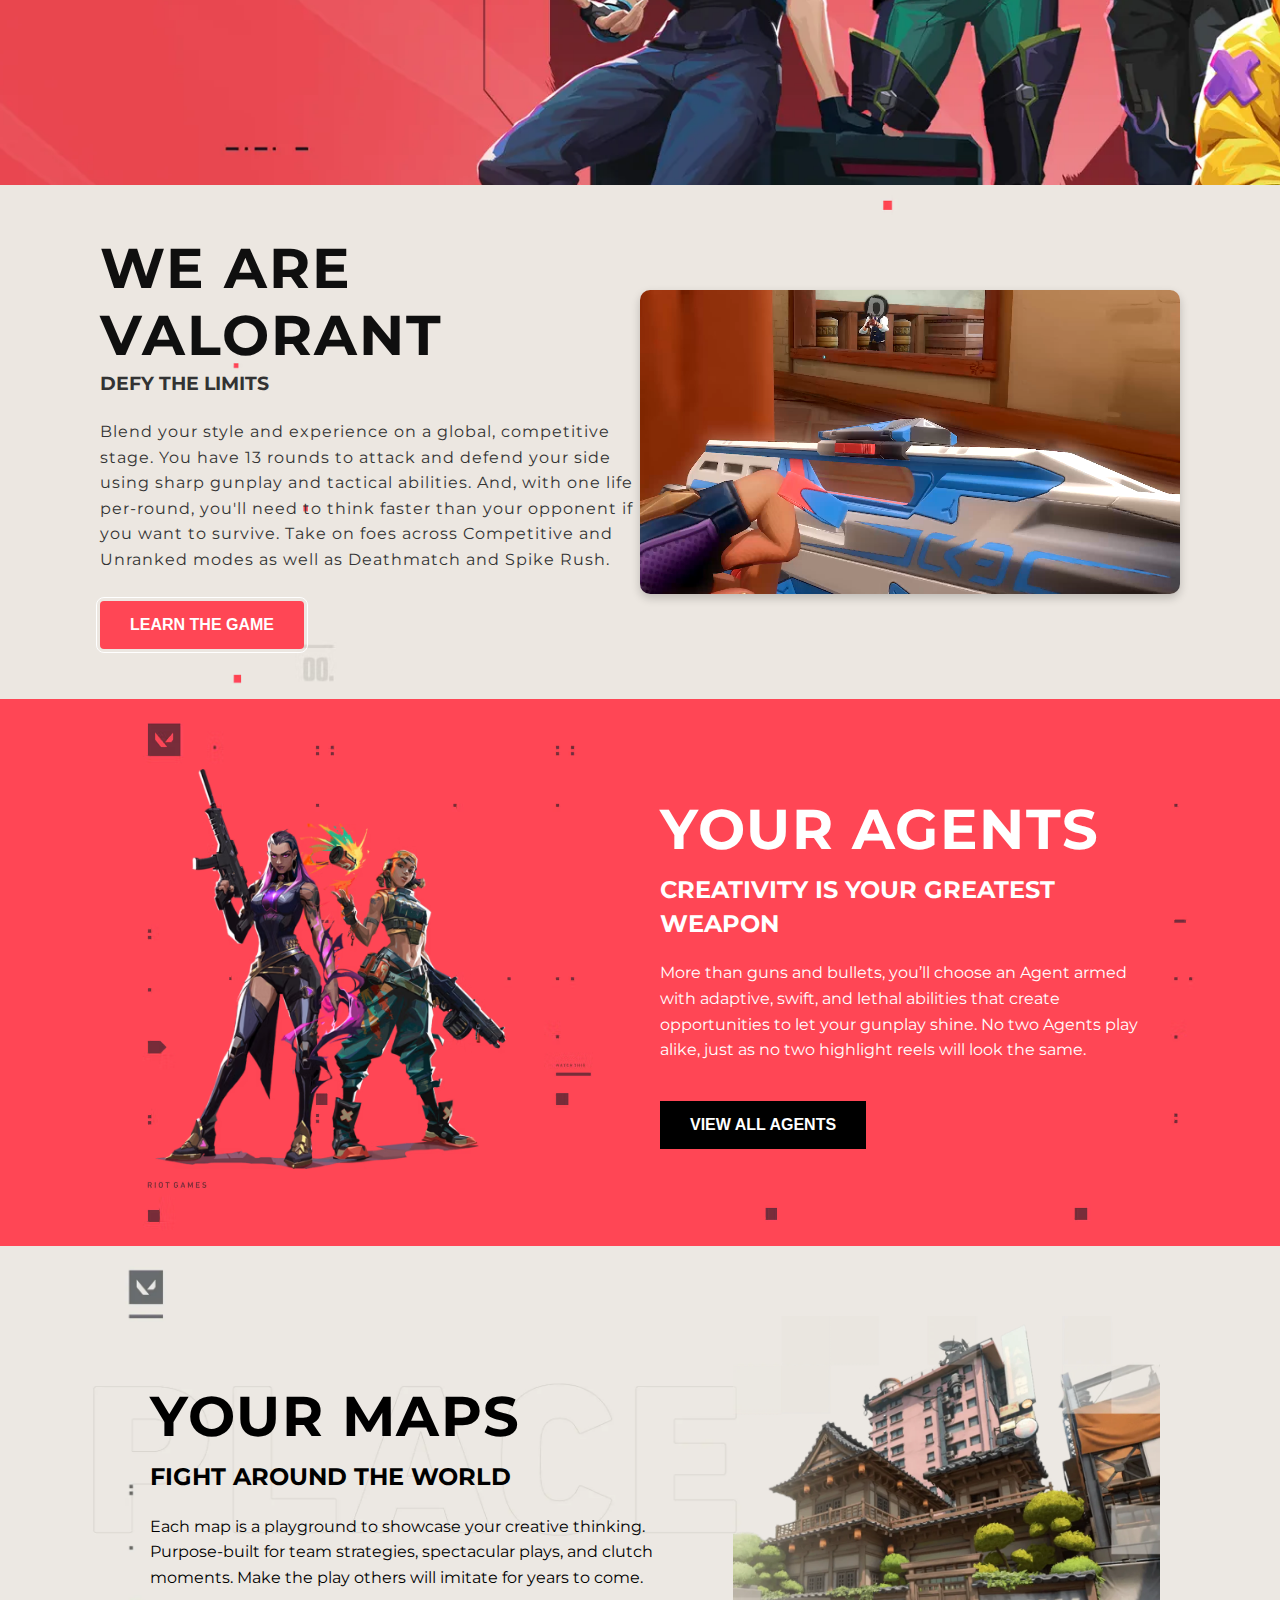
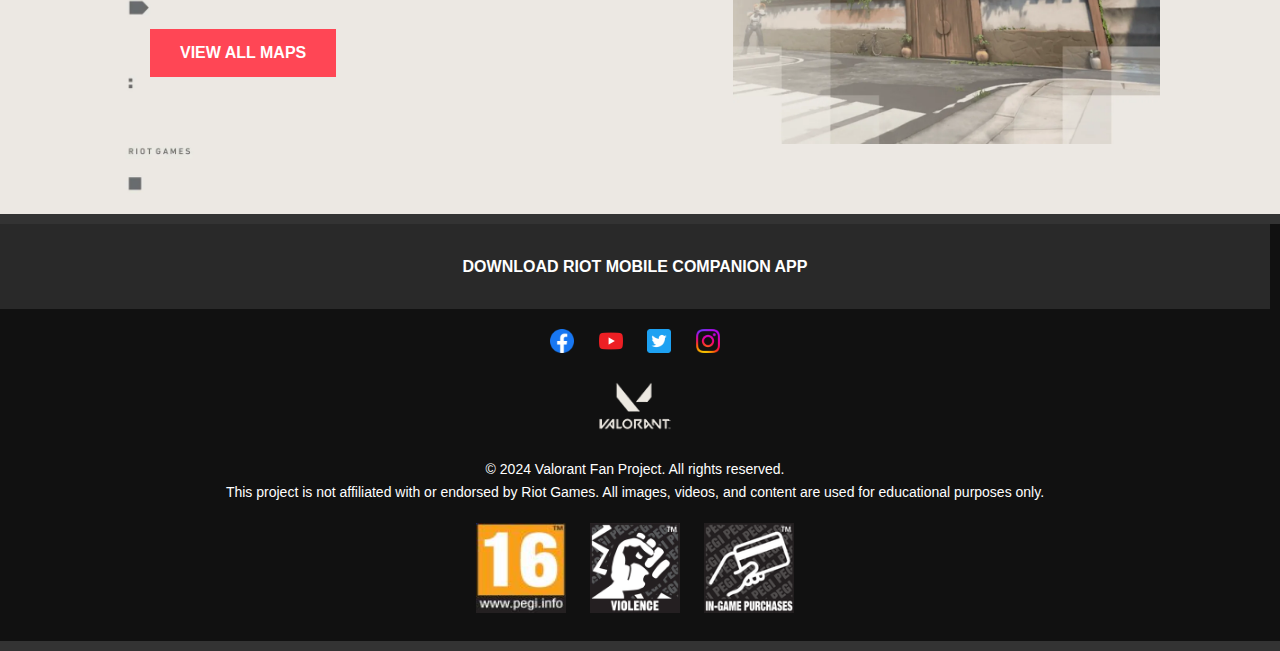
==== commit b88ee777: "Fix news btn, Add alt" ====
--- a/index.html
+++ b/index.html
@@ -33,7 +33,7 @@
                     The Latest
                 </div>
                 <div class="right">
-                    <a href="#">Go to news page<img src="./assets/images/icons/news.png"></a>
+                    <a href="https://playvalorant.com/en-gb/news/">Go to news page<img src="./assets/images/icons/news.png" alt="goToNewsBtn"></a>
                 </div>
             </div>
             <div class="cards">
@@ -88,7 +88,10 @@
                 <button class="cta-button" onclick="location.href='https://playvalorant.com/en-gb/news/announcements/beginners-guide/'">LEARN THE GAME</button>
             </div>
             <div class="right">
-                <video autoplay muted loop class="background" src="./assets/videos/vb-vid.mp4">
+                <video autoplay muted loop class="background">
+                    <source src="./assets/videos/vb-vid.mp4" type="video/mp4">
+                    Your browser does not support the video tag.
+                </video>
             </div>
         </section>
         <section class="img-banner-container lr">
--- a/styles/pages/home.css
+++ b/styles/pages/home.css
@@ -38,6 +38,7 @@
   display: flex;
   gap: 20px;
   justify-content: space-between;
+  flex-wrap: wrap;
 }
 
 .news-container .card {
@@ -48,6 +49,8 @@
   flex: 1;
   display: flex;
   flex-direction: column;
+  min-width: 280px;
+  max-width: 100%;
 }
 
 .news-container .card img {
@@ -98,3 +101,19 @@
   margin: 0;
   line-height: 1.5;
 }
+
+@media (max-width: 768px) {
+  .news-container .top {
+    flex-direction: column;
+    align-items: flex-start;
+  }
+
+  .news-container .cards {
+    flex-direction: column;
+    gap: 20px;
+  }
+
+  .news-container .card {
+    min-width: 100%;
+  }
+}
--- a/styles/video-container/vid-banner-container.css
+++ b/styles/video-container/vid-banner-container.css
@@ -1,24 +1,25 @@
 /* Vid Banner Container */
 .vid-banner-container {
     display: flex;
-    justify-content: space-between;
+    flex-direction: column;
+    justify-content: center;
     align-items: center;
-    padding: 50px 100px;
-    background-color: #f5f5f5; /* Light beige color matching the design */
+    padding: 20px;
+    background-color: #f5f5f5;
     font-family: 'Montserrat', sans-serif;
-    background-image: url('../../assets/images/banners/vb-bg.avif');
+    background-image: url('/assets/images/banners/vb-bg.avif');
     background-size: cover;
     background-position: center;
 }
 
 /* Left Section Styling */
 .vid-banner-container .left {
-    flex: 1;
-    text-align: left;
+    text-align: center;
+    margin-bottom: 20px;
 }
 
 .vid-banner-container .left h2 {
-    font-size: 3.5rem;
+    font-size: 2rem;
     font-weight: bold;
     color: #0f0f0f;
     margin: 0;
@@ -38,7 +39,7 @@
     display: inline-block;
     background-color: #ff4655;
     color: #fff;
-    padding: 15px 30px;
+    padding: 10px 20px;
     text-transform: uppercase;
     font-size: 1rem;
     font-weight: bold;
@@ -55,7 +56,6 @@
 
 /* Right Section Styling */
 .vid-banner-container .right {
-    flex: 1;
     display: flex;
     justify-content: center;
     align-items: center;
@@ -67,3 +67,29 @@
     border-radius: 10px; /* Add a smooth border effect for the video */
     box-shadow: 0px 4px 10px rgba(0, 0, 0, 0.2);
 }
+
+/* Media Queries for Mobile Responsiveness */
+@media (min-width: 768px) {
+    .vid-banner-container {
+        flex-direction: row;
+        padding: 50px 100px;
+    }
+
+    .vid-banner-container .left {
+        flex: 1;
+        text-align: left;
+        margin-bottom: 0;
+    }
+
+    .vid-banner-container .left h2 {
+        font-size: 3.5rem;
+    }
+
+    .vid-banner-container .left .cta-button {
+        padding: 15px 30px;
+    }
+
+    .vid-banner-container .right {
+        flex: 1;
+    }
+}
--- a/styles/banner-container/img-banner-container.css
+++ b/styles/banner-container/img-banner-container.css
@@ -11,14 +11,14 @@
 /* Background Styling for Each Section */
 .lr {
     background-color: #ff4655;
-    background-image: url('../assets/images/banners/ib-bg-red.avif');
+    background-image: url('/assets/images/banners/ib-bg-red.avif');
     background-size: cover;
     background-position: center;
 }
 
 .rl {
     background-color: #f5f5f5;
-    background-image: url('../assets/images/banners/ib-bg-white.webp');
+    background-image: url('/assets/images/banners/ib-bg-white.webp');
     background-size: cover;
     background-position: center;
 }
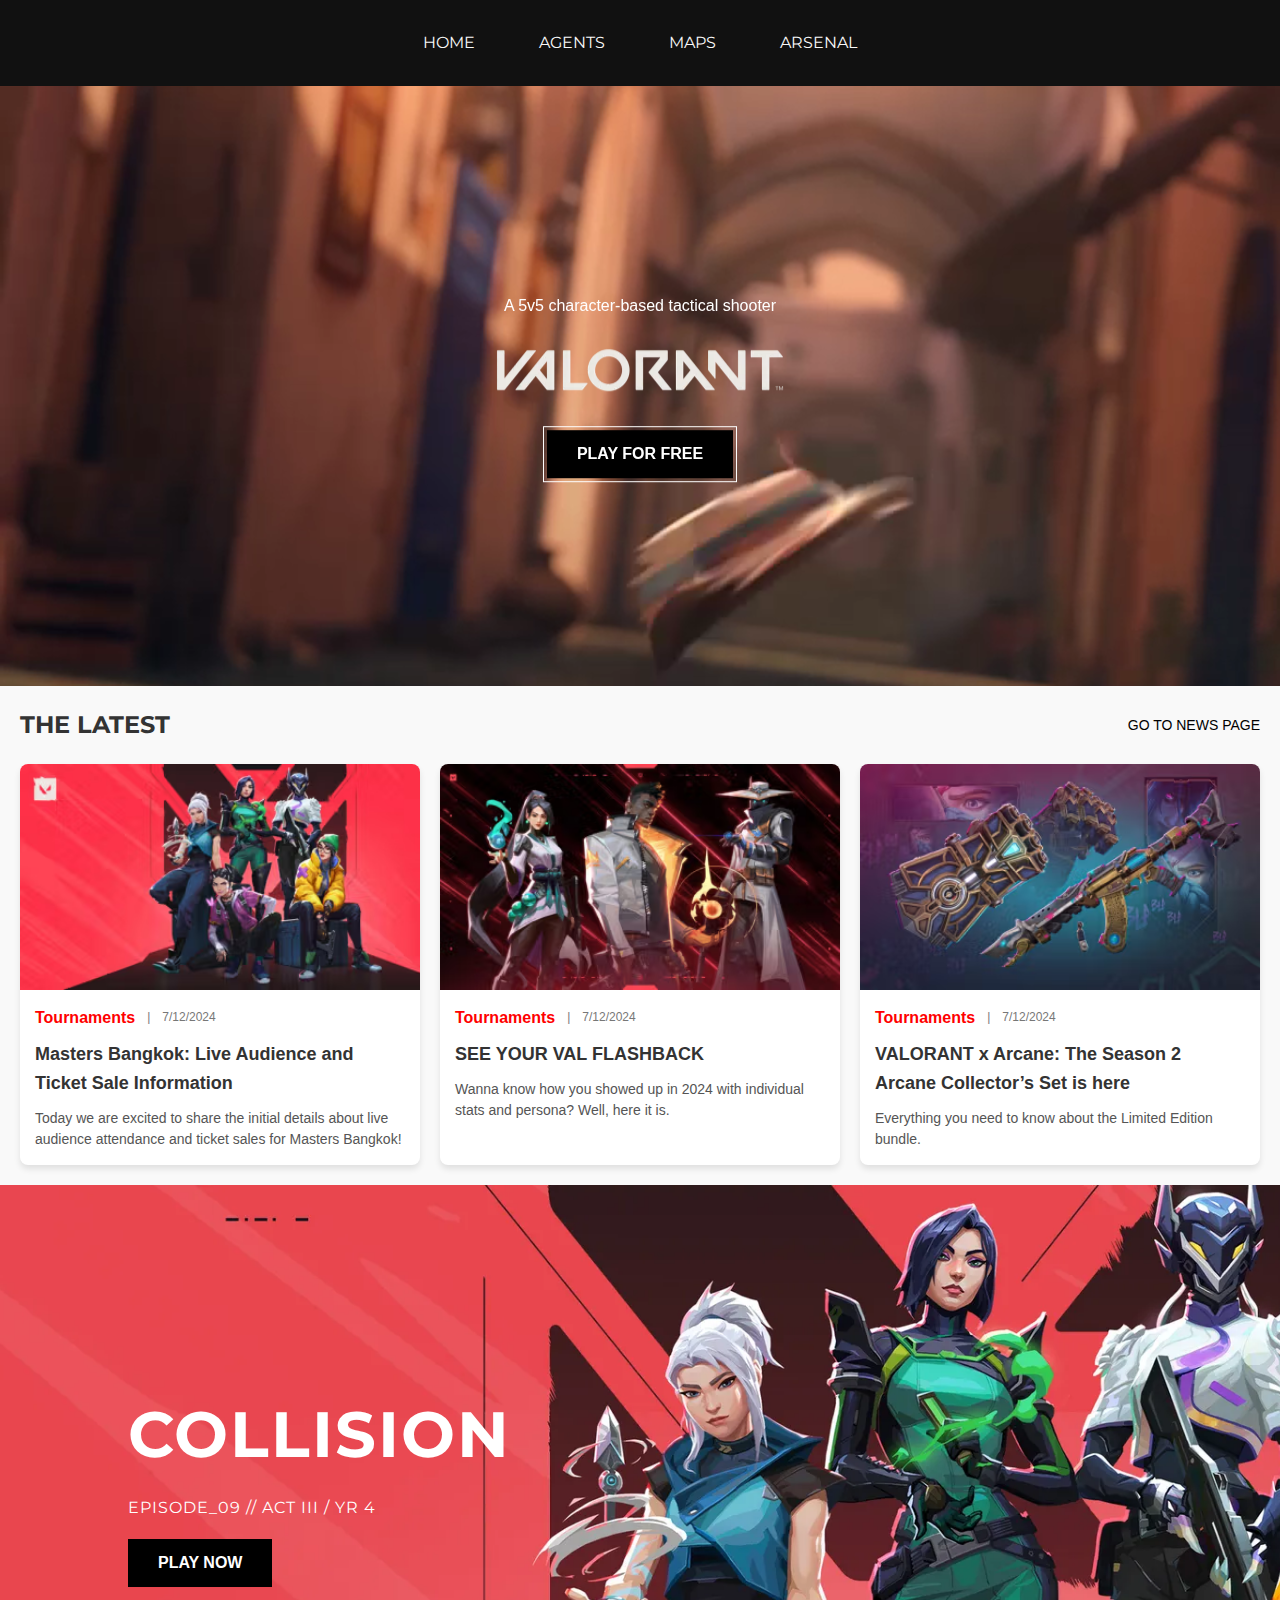
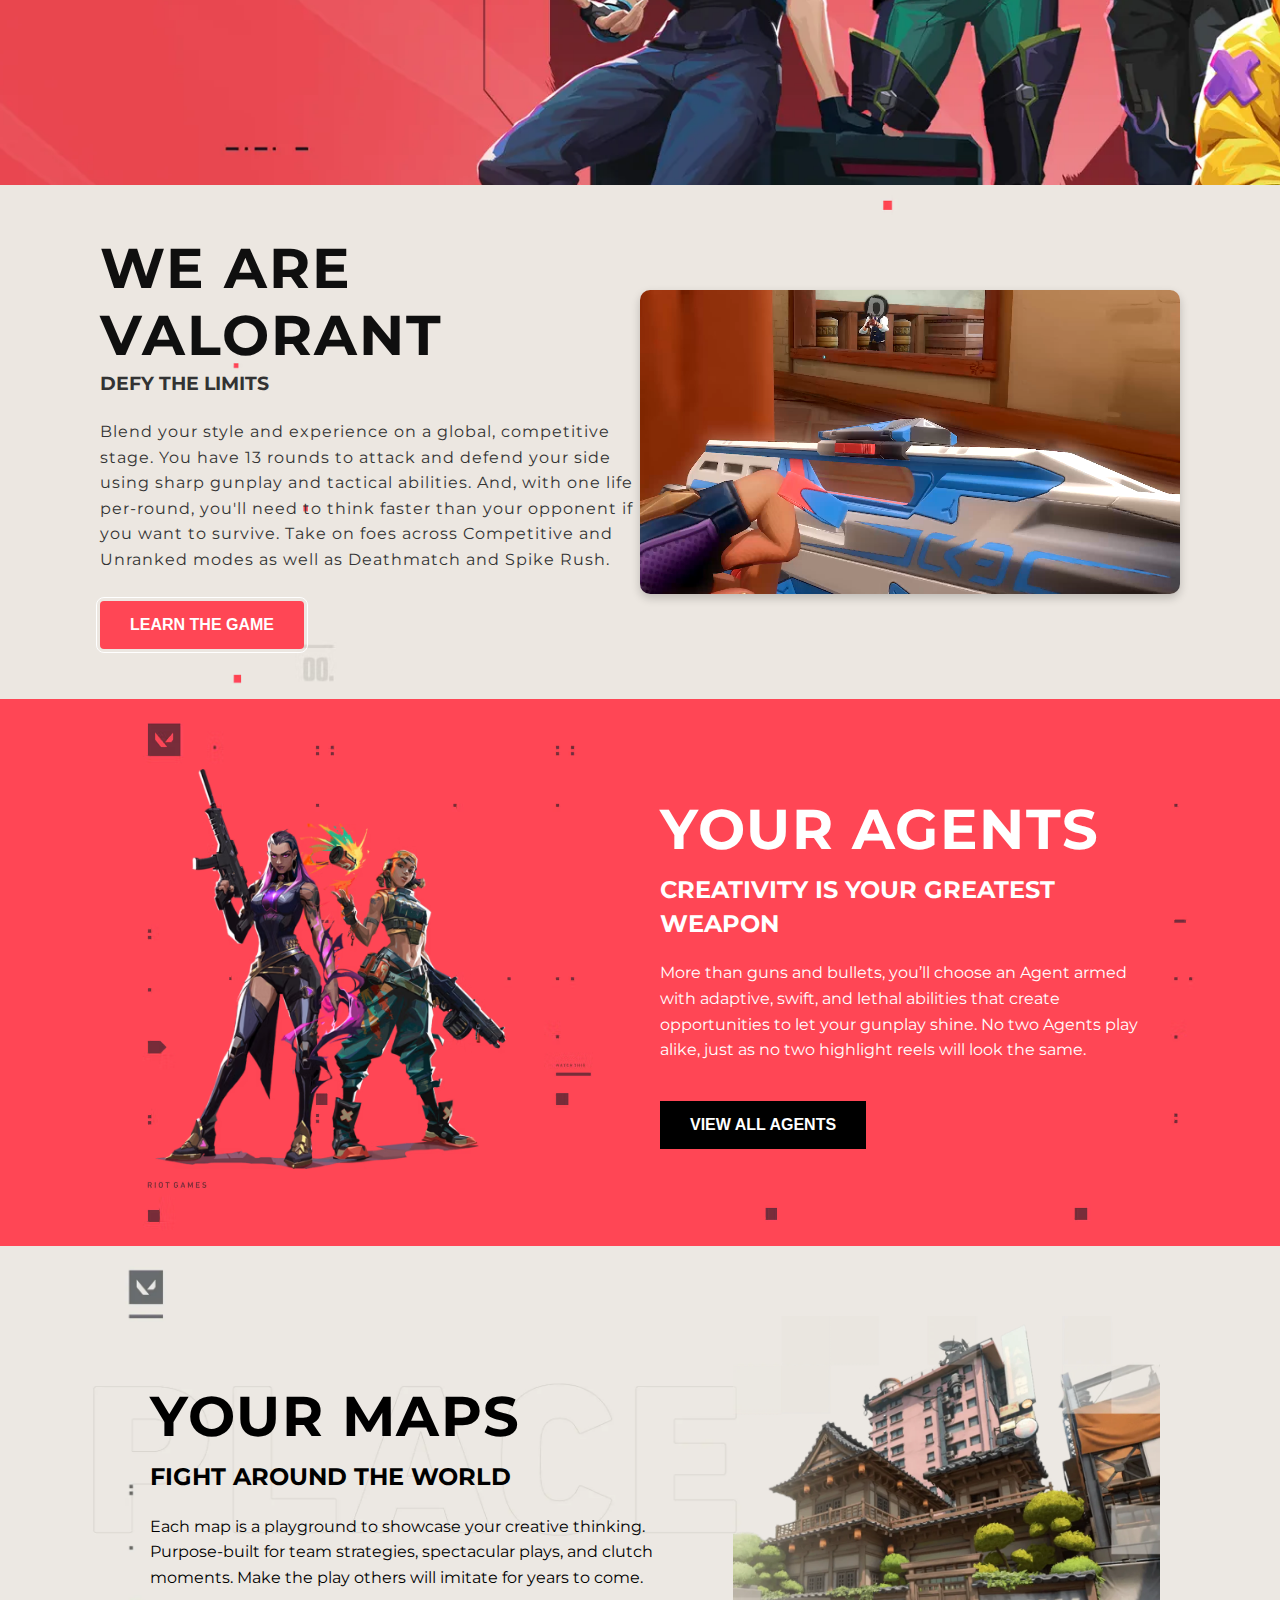
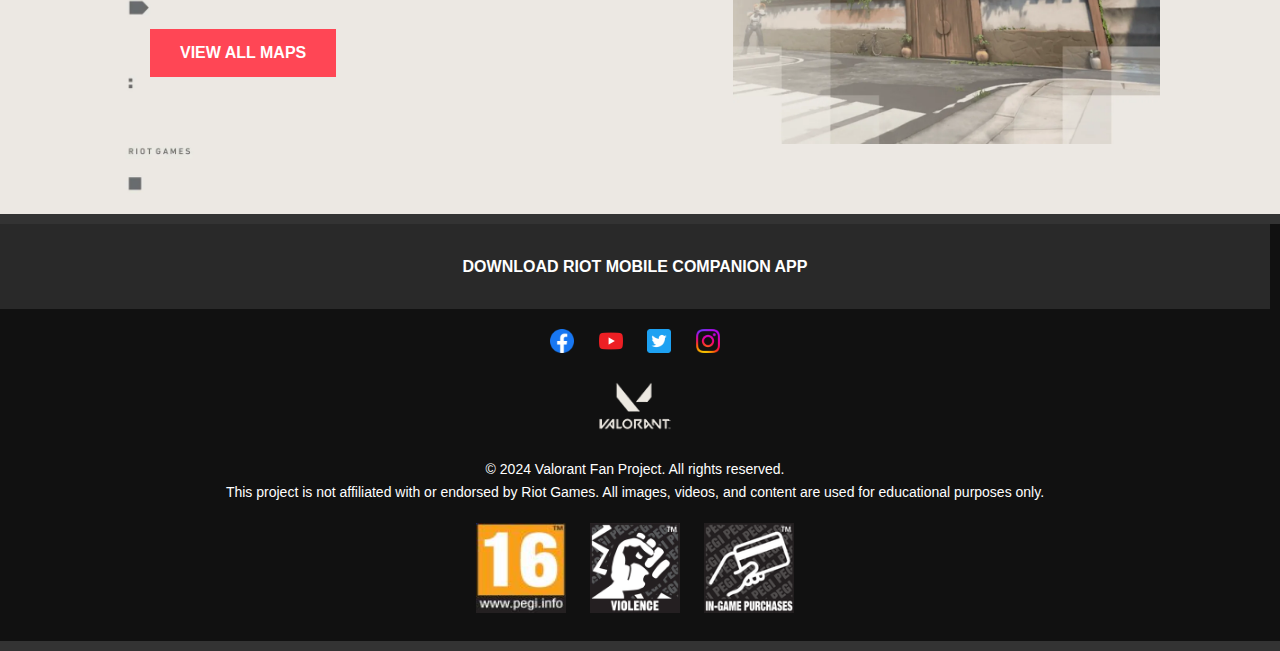
==== commit 41d89c1c: "Fix map and navbar responsiveness" ====
--- a/index.html
+++ b/index.html
@@ -33,7 +33,7 @@
                     The Latest
                 </div>
                 <div class="right">
-                    <a href="https://playvalorant.com/en-gb/news/">Go to news page<img src="./assets/images/icons/news.png" alt="goToNewsBtn"></a>
+                    <a href="https://playvalorant.com/en-gb/news/">Go to news page</a>
                 </div>
             </div>
             <div class="cards">
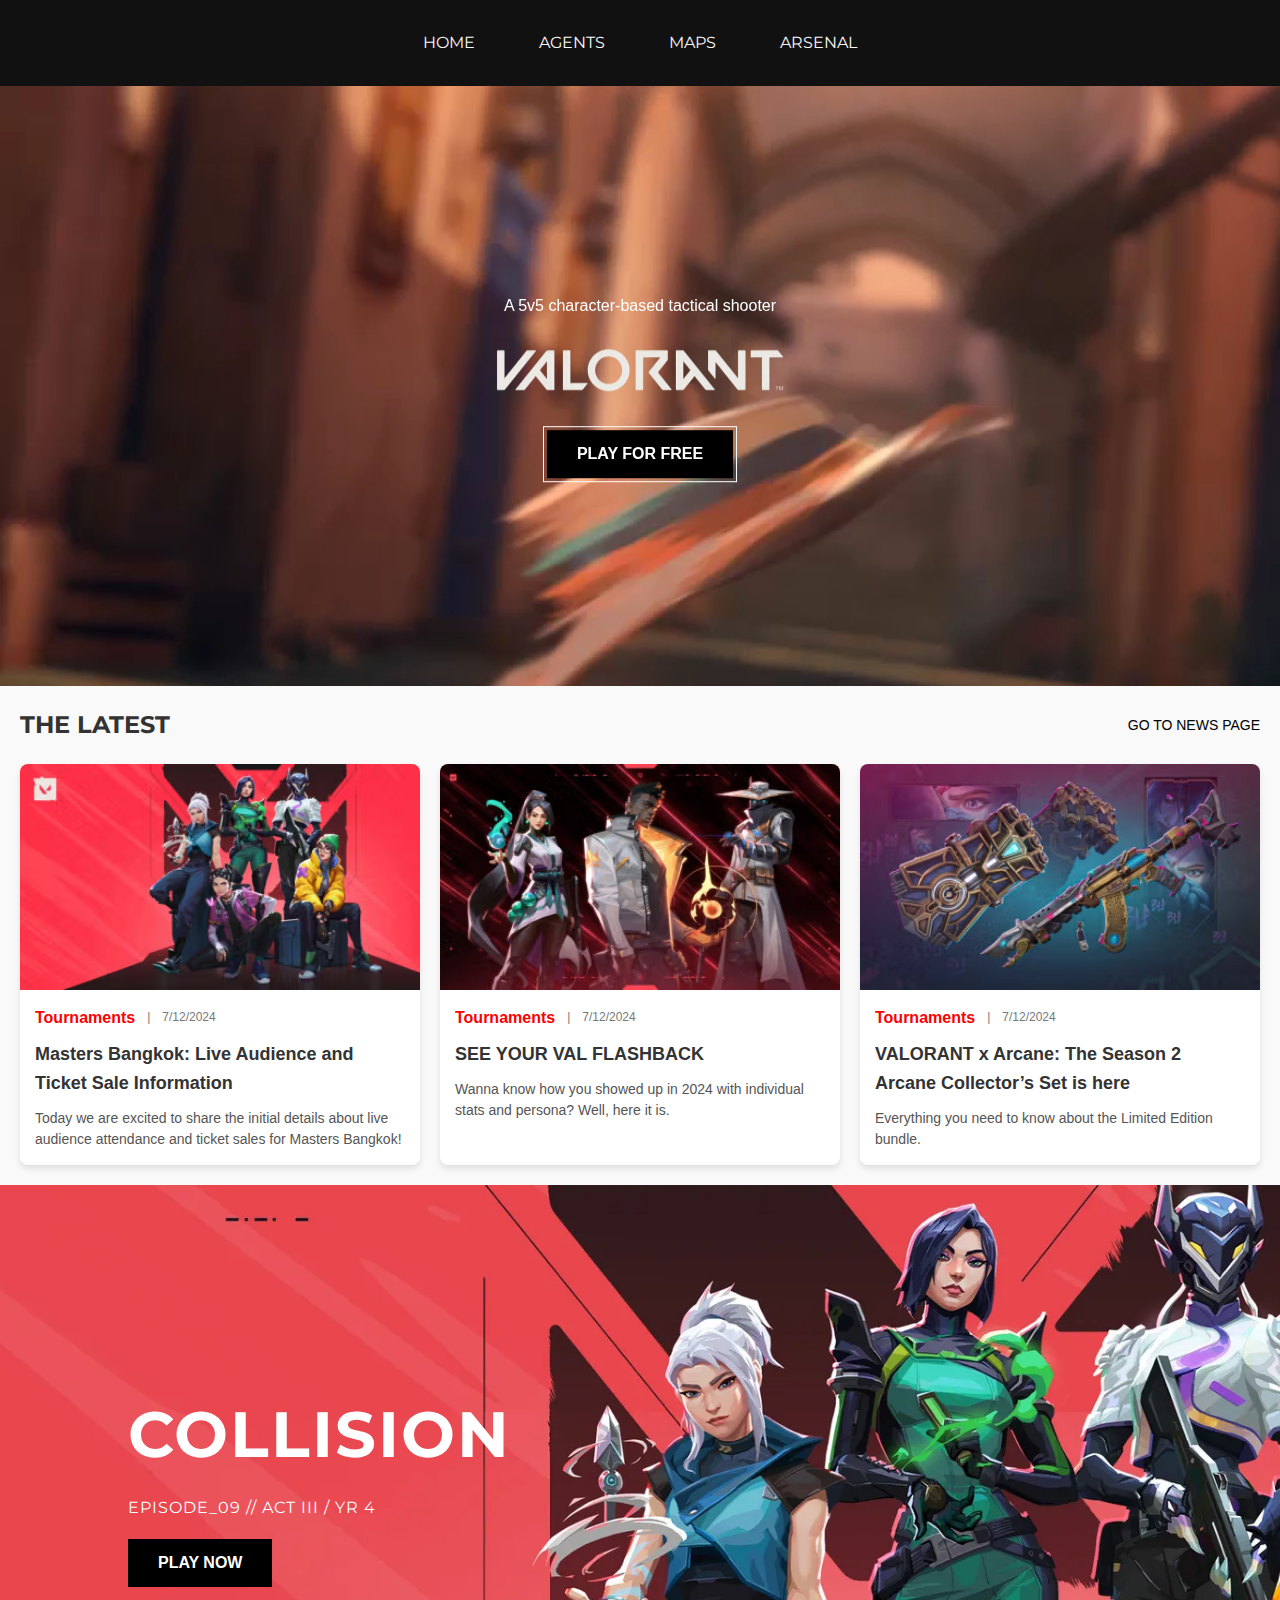
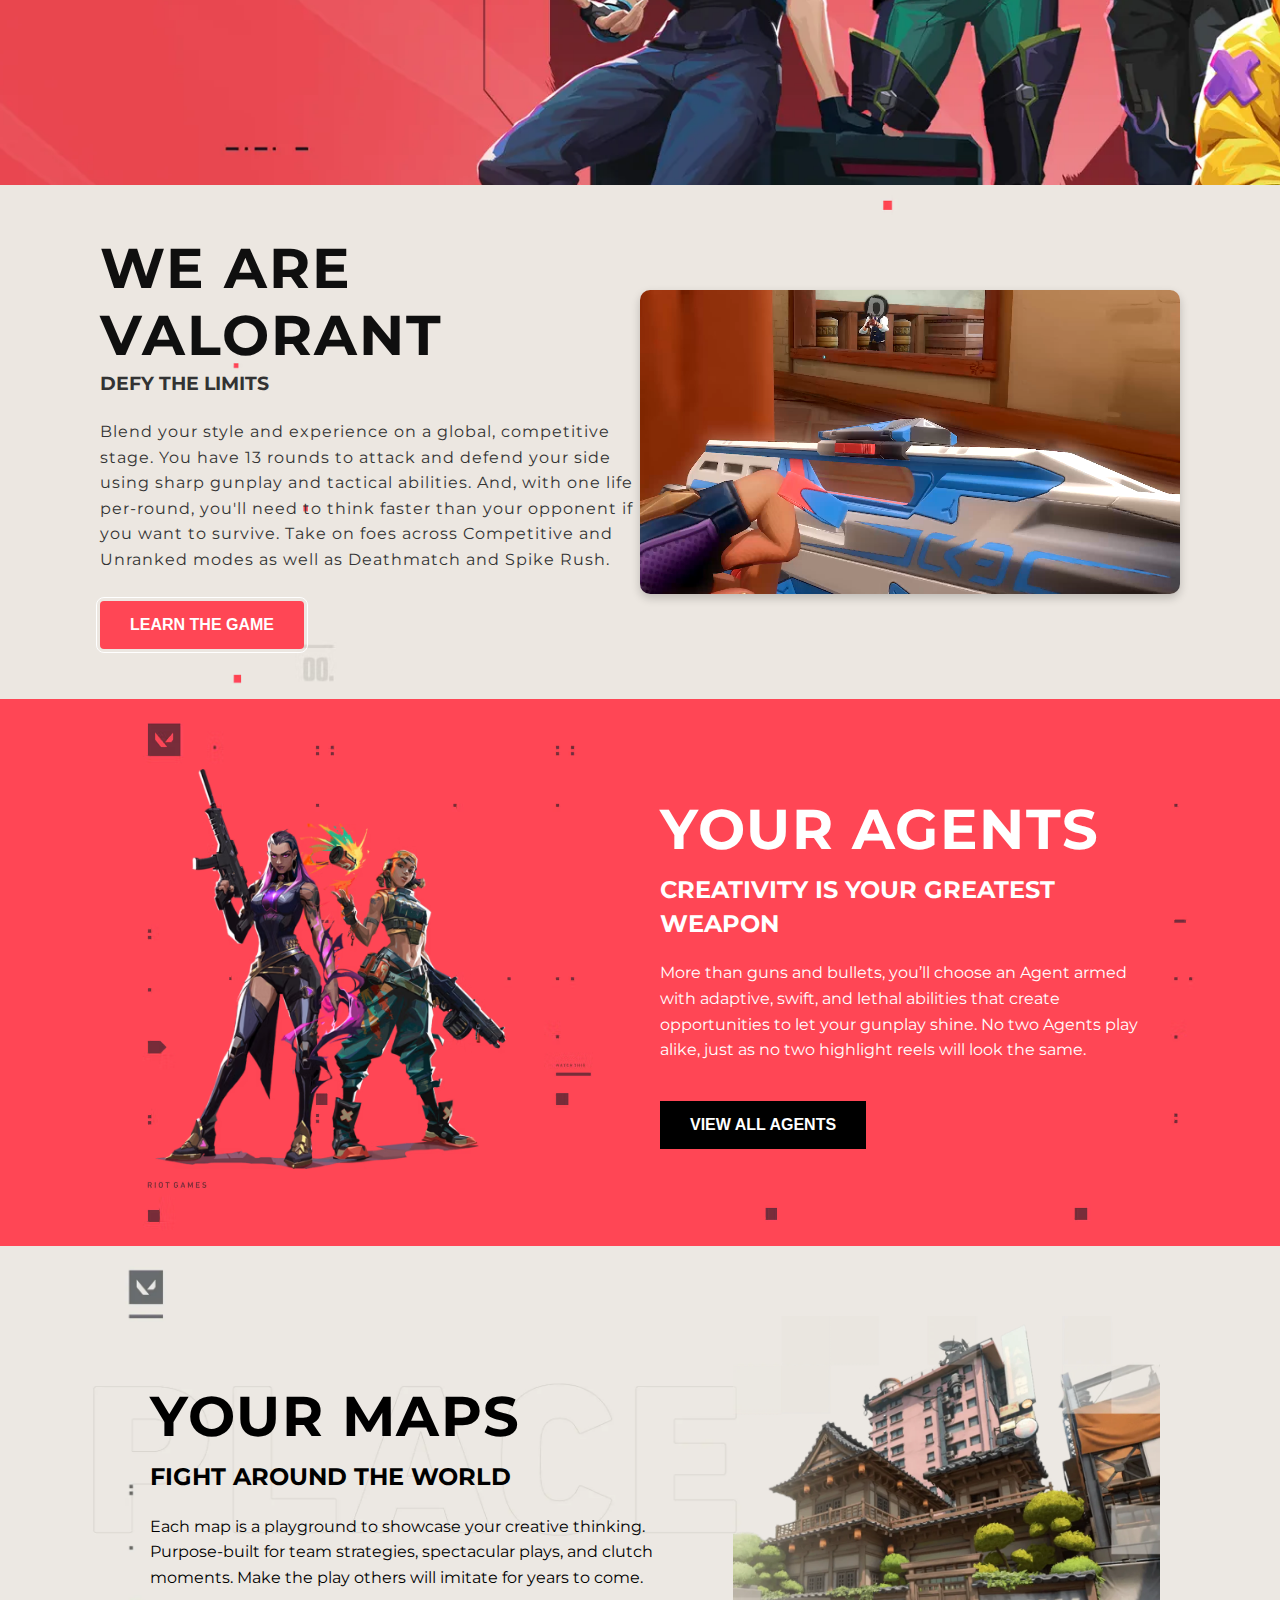
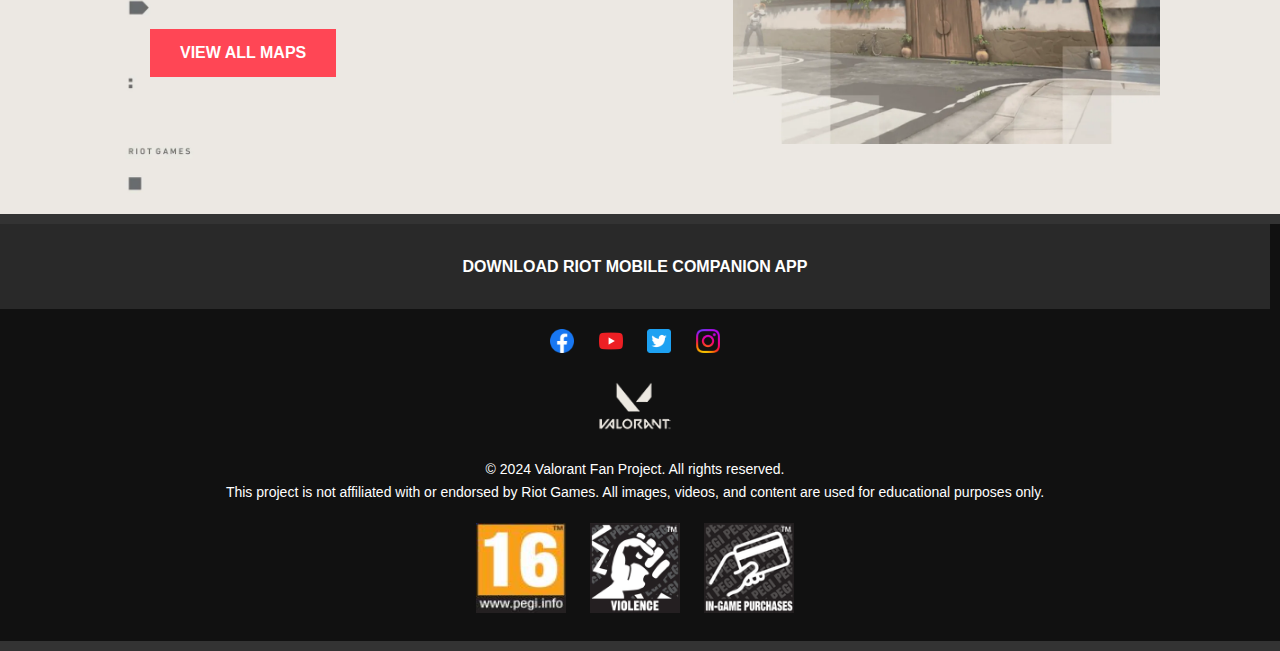
==== commit c3aacc2f: "Add favicon" ====
--- a/index.html
+++ b/index.html
@@ -1,6 +1,7 @@
 <!DOCTYPE html>
 <html lang="en">
 <head>
+    <link rel="icon" href="./assets/favi-val.png" type="image/x-icon">
     <meta charset="UTF-8">
     <meta name="viewport" content="width=device-width, initial-scale=1.0">
     <title>Home Page</title>
